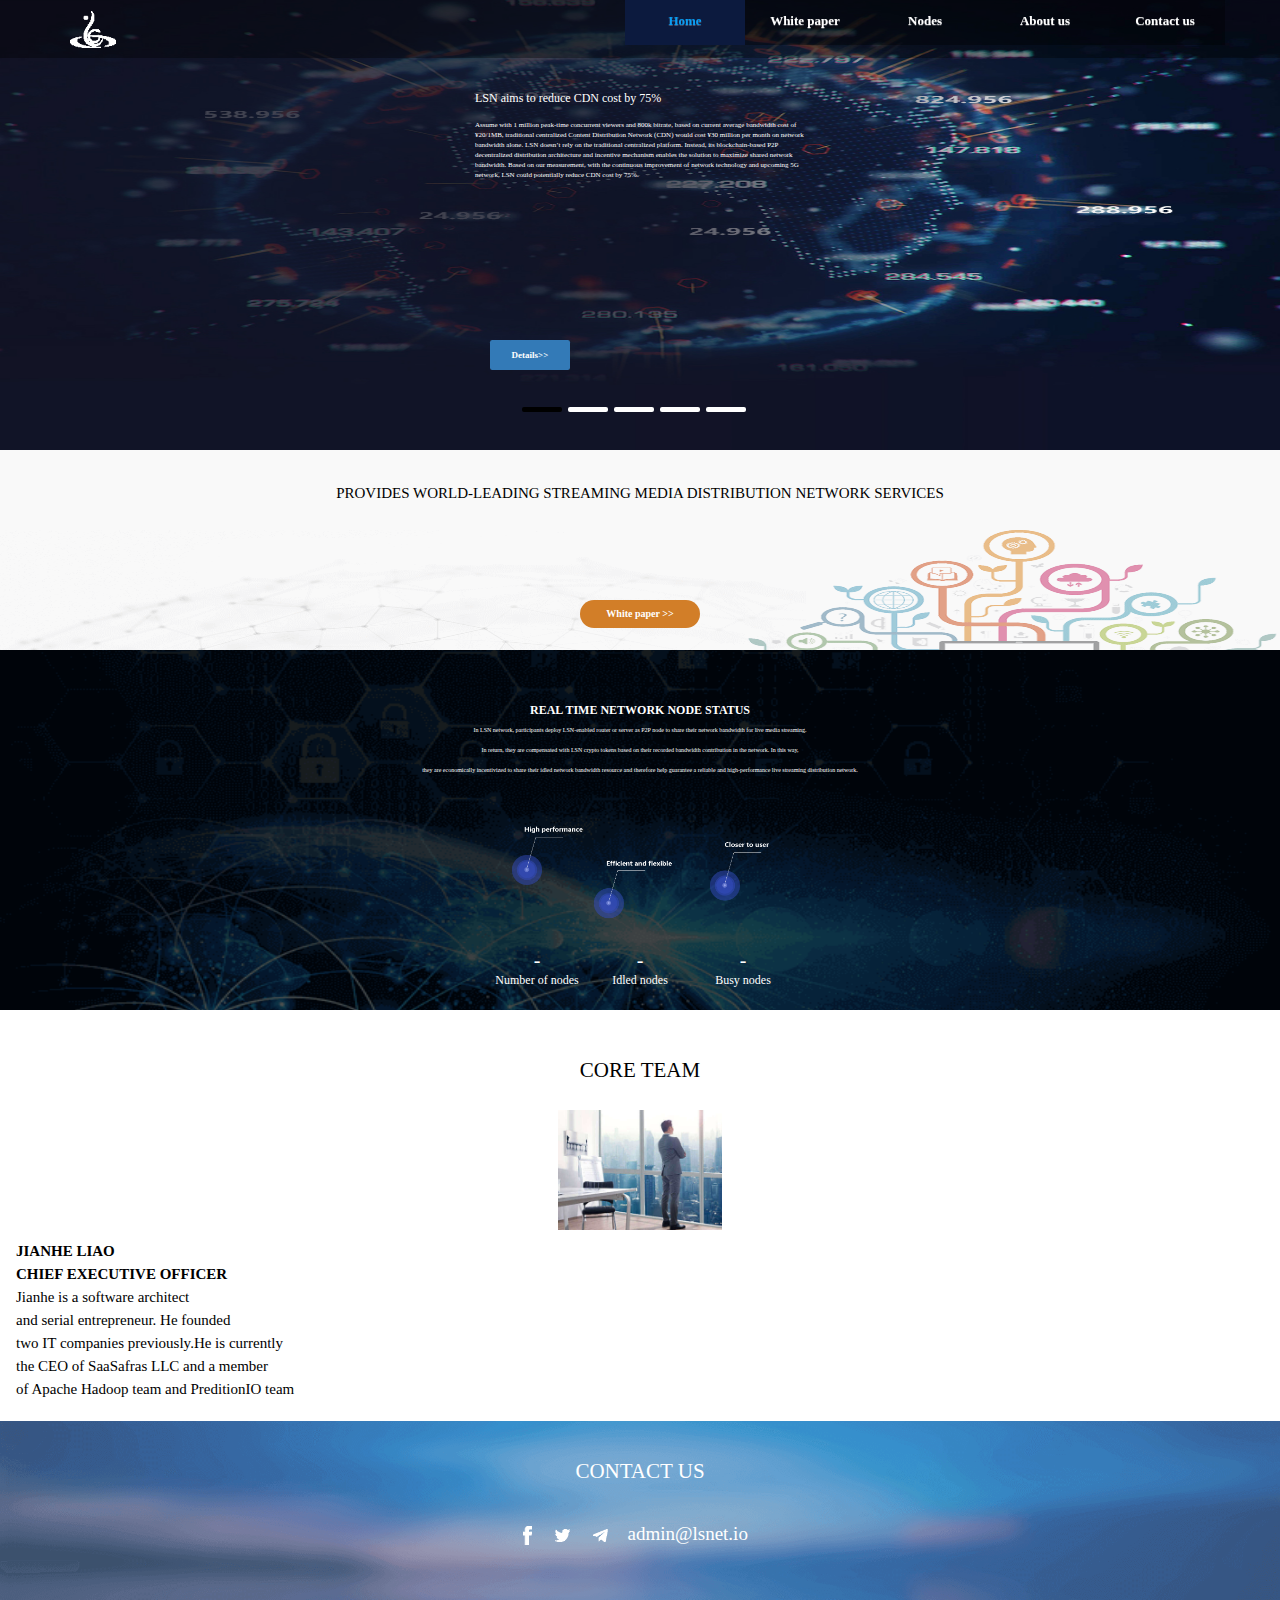
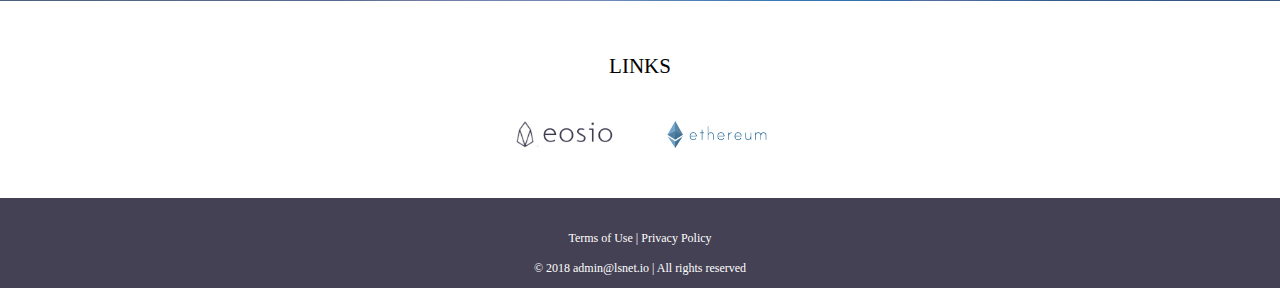
==== m/index.html @ 2fe997c8 "change style and words" ====
<!DOCTYPE html>
<html lang="en">
<head>
    <meta charset="utf-8">
    <meta http-equiv="X-UA-Compatible" content="IE=edge,chrome=1"/>
    <meta name="viewport" content="initial-scale=1, maximum-scale=3, minimum-scale=1, user-scalable=no">
    <title>Lsnet Official website</title>
    <!-- 最新版本的 Bootstrap 核心 CSS 文件 -->
    <link rel="stylesheet" href="css/bootstrap.min.3.3.7.css" integrity="sha384-BVYiiSIFeK1dGmJRAkycuHAHRg32OmUcww7on3RYdg4Va+PmSTsz/K68vbdEjh4u" crossorigin="anonymous">
    <!-- 可选的 Bootstrap 主题文件（一般不用引入） -->
    <link rel="stylesheet" href="css/bootstrap-theme.min.3.3.7.css" integrity="sha384-rHyoN1iRsVXV4nD0JutlnGaslCJuC7uwjduW9SVrLvRYooPp2bWYgmgJQIXwl/Sp" crossorigin="anonymous">
    <link href="css/style.css?v=20180611173566" rel="stylesheet" type="text/css">
    <!-- HTML5 shim 和 Respond.js 是为了让 IE8 支持 HTML5 元素和媒体查询（media queries）功能 -->
    <!-- 警告：通过 file:// 协议（就是直接将 html 页面拖拽到浏览器中）访问页面时 Respond.js 不起作用 -->
    <!--[if lt IE 9]>
    <script src="js/html5shiv.min.js"></script>
    <script src="js/respond.min.js"></script>
    <![endif]-->
</head>
<body>
<div class="container-01">
    <!-- Fixed navbar -->
    <nav class="navbar  navbar-transparent navbar-fixed-top main-menu" role="navigation">
        <div class="container">
            <div class="navbar-header">
                <button type="button" class="navbar-toggle collapsed" data-toggle="collapse" data-target="#navbar" aria-expanded="false" aria-controls="navbar">
                    <span class="sr-only">Toggle navigation</span>
                    <span class="icon-bar"></span>
                    <span class="icon-bar"></span>
                    <span class="icon-bar"></span>
                </button>
                <a class="navbar-brand" href="#"><img class="logo" id="logo" src="images/logo-new.png" alt="logo"></a>
            </div>
            <div id="navbar" class="navbar-collapse collapse">
                <ul class="nav navbar-nav navbar-right">
                    <li data-menuanchor="SLIDER" class="active">
                        <a href="#SLIDER">Home</a>
                    </li>
                    <li data-menuanchor="WHITEPAPER">
                        <a href="#WHITEPAPER">White paper</a>
                    </li>
                    <li data-menuanchor="NODES">
                        <a href="#NODES">Nodes</a>
                    </li>
                    <li data-menuanchor="ABOUT">
                        <a href="#ABOUT">About us</a>
                    </li>
                    <li data-menuanchor="CONTACT">
                        <a href="#CONTACT">Contact us</a>
                    </li>
                </ul>
            </div><!--/.nav-collapse -->
        </div>
    </nav>

    <section class="main-info" id="SLIDER">
        <div class="section">
            <div class="DB_tab25">
                <ul class="DB_bgSet">
                    <li class="banner"><img src="images/bj01.jpg"/></li>
                    <li class="banner"><img src="images/bj02.jpg"/></li>
                    <li class="banner"><img src="images/bj03.jpg?v=123"/></li>
                    <li class="banner"><img src="images/bj04.jpg"/></li>
                    <li class="banner"><img src="images/bj02.jpg"/></li>
                </ul>
                <ul class="DB_imgSet">
                    <li>
                        <span class="DB_1_1">LSN aims to reduce CDN cost by 75%</span>
                        <span class="DB_1_2">
                            Assume with 1 million peak-time concurrent viewers and 800k bitrate, based on current average bandwidth cost of ¥20/1MB,
                            traditional centralized Content Distribution Network (CDN) would cost ¥30 million per month on network bandwidth alone.
                            LSN doesn’t rely on the traditional centralized platform. Instead, its blockchain-based P2P decentralized distribution
                            architecture and incentive mechanism enables the solution to maximize shared network bandwidth. Based on our measurement,
                            with the continuous improvement of network technology and upcoming 5G network, LSN could potentially reduce CDN cost by 75%.
                        </span>
                        <span class="DB_1_3 label label-default col-lg-1 label-primary"><a href="pdf/LSN-Whitepaper-v1.0.pdf" target="_blank">Details>></a></span>
                    </li>
                    <li>
                        <span class="DB_2_1">LSN Streaming Mechanism</span>
                        <span class="DB_2_2">
                            Video source is pushed to Streaming Media Forwarders (SMF) and distributed by them in LSN network via tiered tree structure.
                            SMF is a software program developed by LSN team based Real Time Messaging Protocol (RTMP). User can deploy it on PC, server,
                            virtual machine, or even on router as a plugin (openWRT compatible).
                        </span>
                        <span class="DB_2_3 label label-default col-lg-1 label-primary"><a href="pdf/LSN-Whitepaper-v1.0.pdf" target="_blank">Details</a></span>
                    </li>
                    <li>
                        <span class="DB_3_1">Blockchain Technology in LSN</span>
                        <span class="DB_3_2">
                            LSN takes advantage of blockchain technology to achieve two accomplishments,
                            <p>1) decentralizing the SMF node-registry database for a disaster-resilient network; </p>
                            <p>2) leveraging smart contract for a trustless and transparent payment transaction system.</p>
                        </span>
                        <span class="DB_3_3 label label-default col-lg-1 label-primary"><a href="pdf/LSN-Whitepaper-v1.0.pdf" target="_blank">learn more>></a></span>
                    </li>
                    <li>
                        <span class="DB_4_1">LSN Open Platform APIs</span>
                        <span class="DB_4_2">
                           The following diagram illustrates the high-level API architecture of LSN open platform. LSN platform provides open APIs for broadcaster,
                            viewers, reward configuration, and payments.
                        </span>
                        <span class="DB_4_3 label label-default col-lg-1 label-primary"><a href="pdf/LSN-Whitepaper-v1.0.pdf" target="_blank">learn more>></a></span>
                    </li>
                    <li>
                        <!--<span class="DB_5_1">LSN Open Platform APIs</span>
                        <span class="DB_5_2">
                           The following diagram illustrates the high-level API architecture of LSN open platform. LSN platform provides open APIs for broadcaster,
                            viewers, reward configuration, and payments.
                        </span>-->
                        <span class="DB_5_3 label label-default col-lg-1 label-primary"><a href=" https://github.com/LSNGroup" target="_blank">View Github</a></span>
                    </li>
                </ul>
                <div class="DB_menuWrap">
                    <ul class="DB_menuSet">
                        <li><img src="images/btn_off.png" alt="" /></li>
                        <li><img src="images/btn_off.png" alt="" /></li>
                        <li><img src="images/btn_off.png" alt="" /></li>
                        <li><img src="images/btn_off.png" alt="" /></li>
                        <li><img src="images/btn_off.png" alt="" /></li>
                    </ul>
                </div>
            </div>


            <div class="qianwang" id="WHITEPAPER">
                <div class="qianwang-bj">
                    <p class="qianwang-title">PROVIDES WORLD-LEADING STREAMING MEDIA DISTRIBUTION NETWORK SERVICES</p>
                    <span class="label qianwang_btn"><a href="pdf/LSN-Whitepaper-v1.0.pdf" target="_blank">White paper >> </a></span>
                </div>
            </div>

            <div class="node_bj" id="NODES">
                <div class="node_img_bj">
                <span class="node_title">
                    <p class="fonts_30">REAL TIME NETWORK NODE STATUS</p>
                    <p class="title_content">In LSN network, participants deploy LSN-enabled router or server as P2P node to share their network bandwidth for live media streaming.
                    <p class="title_content">In return, they are compensated with LSN crypto tokens based on their recorded bandwidth contribution in the network. In this way, </p>
                    <p class="title_content">they are economically incentivized to share their idled network bandwidth resource and therefore help guarantee a reliable and high-performance live streaming distribution network.</p>
                </span>
                    <div class="show-node-info">
                        <img src="images/words3.png?v=6" class="words3"/>
                        <div class="node_num_all">
                            <span class="node_num">
                                <p class="fonts_30 timer" id="number-nodes" data-to="500" data-speed="1500"> - </p>
                                <p>Number of nodes</p>
                            </span>
                                <span class="node_num">
                                <p class="fonts_30 timer" id="free-quantity" data-to="200" data-speed="1500"> - </p>
                                <p>Idled nodes </p>
                            </span>
                                <span class="node_num">
                                <p class="fonts_30 timer" id="busy-quantity" data-to="300" data-speed="1500"> - </p>
                                <p>Busy nodes</p>
                            </span>
                        </div>
                    </div>
                </div>
            </div>

            <div class="about-us" id="ABOUT">
                <span class="about-us-title">
                    <p class="fonts_30">CORE TEAM</p>
                </span>
                <div class="about-us-content">
                    <img src="images/about.png"/>
                    <span class="about-us-word">
                        <p class="fonts_wight"> JIANHE LIAO </p>
                        <p class="fonts_wight"> CHIEF EXECUTIVE OFFICER </p>
                        <p>Jianhe is a software architect</p>
                        <p>and serial entrepreneur. He founded</p>
                        <p>two IT companies previously.He is currently</p>
                        <p>the CEO of SaaSafras LLC and a member</p>
                        <p>of Apache Hadoop team and PreditionIO team</p>
                    </span>
                </div>
            </div>

            <div class="contact-us" id="CONTACT">
                <span class="contact-us-title">
                    <p class="fonts_30">CONTACT US</p>
                </span>
                <span class="mtp">
                    <a href="#"><img src="images/facebooks.png" class="facebook"/></a>
                    <a href="#"><img src="images/Twitter.png"/></a>
                    <a href="#"><img src="images/aircraft.png"/></a>
                    <a href="#">
                        <span>admin@lsnet.io</span>
                    </a>
                </span>
            </div>

            <div class="friendly_link">
                <p>LINKS</p>
                <ul>
                    <li><img src="images/link/eosio.png"/></li>
                    <li><img src="images/link/ethereum.png"/></li>
                </ul>
            </div>

            <div class="main-bottom">
                <p class="">Terms of Use | Privacy Policy</p>
                <p class="">© 2018 admin@lsnet.io | All rights reserved</p>
            </div>

        </div>
    </section>

</div>
<!-- Main Slider End -->
<!--loading JS-->
<!-- jQuery (Bootstrap 的所有 JavaScript 插件都依赖 jQuery，所以必须放在前边) -->
<script src="js/jquery.min.js"></script>
<!-- 加载 Bootstrap 的所有 JavaScript 插件。你也可以根据需要只加载单个插件。 -->
<!-- 最新的 Bootstrap 核心 JavaScript 文件 -->
<script src="js/bootstrap.min.3.3.7.js" integrity="sha384-Tc5IQib027qvyjSMfHjOMaLkfuWVxZxUPnCJA7l2mCWNIpG9mGCD8wGNIcPD7Txa" crossorigin="anonymous"></script>
<script type="text/javascript" src="js/jquery.DB_tabMotionBanner.min.js"></script>
<script type="text/javascript" src="js/jquery.nav.js"></script>
<script type="text/javascript" src="js/init.js?v=201805261826"></script>
</body>
</html>
---- m/css/style.css ----
@charset "utf-8";
*{margin: 0px;padding: 0px;font-family:"微软雅黑";}
body{font-size: 12px;overflow-x:hidden;}
table,td,tr,ul,ol,li,dl,dd,dt,p,input,form,em,p,img,h1,h2,h3,h4,h5{margin:0px;padding:0px;}
h1{color:#232323;}
div,dl,dt,dd,ul,ol,li,h1,h2,h3,h4,h5,h6,pre,code,form,fieldset,legend,input,button,textarea,blockquote,p,span{font-size:12px;}
p{color:#686868;}
ul{list-style:none;}
.cursor{cursor:pointer;}
.clear{font-size:0;line-height:0;height:0;clear:both;visibility:hidden;overflow:hidden}
.clearfix:after{content:".";display:block;height:0;clear:both;visibility:hidden;}
.l{float:left;}
.r{float:right;}
.tl{text-align:left;}
.tc{text-align:center;}
.tr{text-align:right;}
img {border:0;}
a{text-decoration:none;color:#686868;}
a:hover{text-decoration:none;color:#f3782a;}
/*top导航*/
@media (min-width: 768px){ /*//>=768的设备 */}
@media (min-width: 992px){/* //>=992的设备*/ }
@media (min-width: 1200px){/* //>=1200的设备*/ }
@media (min-width: 1200px){/* //>=1200的设备*/ }
@media (min-width: 992px){ /*//>=992的设备 */}
@media (min-width: 768px){ /*//>=768的设备 */}
@media (max-width: 1199px){/* //<=1199的设备*/ }
@media (max-width: 991px){ /*//<=991的设备*/ }
@media (max-width: 767px){ /*//<=768的设备*/ }

.navbar-transparent{
    -webkit-transition: all .35s!important;
    -moz-transition: all .35s;
    -ms-transition: all .35s;
    -o-transition: all .35s;
    transition: all .35s;
    -webkit-backface-visibility: hidden;
    background-color: transparent;
    /*必须将背景色设为透明，否则无效。（除非对于要设置的元素本身已经是透明的，如：span元素等）*/
    background-color: rgba(0,0,0,0.35)!important;
    filter: progid:DXImageTransform.Microsoft.Gradient(startColorstr=#40000000,endColorstr=#40000000);
}

.icon-bar{
    background-color: #FFFFFF;
}

.main-menu{
    border: 0 none;
    border-radius: 0;
    position: fixed;
    width:  100%;
    height: 58px!important;
    padding: 5px 0 0px 0px;
    margin-bottom: 0;
    z-index: 10;
}


header.page-header .main-menu{position: relative; }
.navbar-brand img {margin-top: -9px; max-width: 160px;max-height: 37px;}

.main-menu .navbar-nav{float: right;}
.main-menu .navbar-nav li{
    width: 120px;
    height: 60px;
    top: -20px;
    position:relative ;
    background-color: #9d9d9d;
    background-color: rgba(0,0,0,0.35);
}
.main-menu .navbar-nav li a{
    line-height: 60px;
    text-align: center;
    font-size: 13px;
    font-weight: 700;
    color: #FFFFFF;
    padding-top: 6px;
    padding-bottom: 0;
    -webkit-transition: all .3s;
    -moz-transition: all .3s;
    -ms-transition: all .3s;
    -o-transition: all .3s;
    transition: all .3s;
}
.main-menu .navbar-nav li a:hover,
.main-menu .navbar-nav li.active a{
    color: #089EF5;
    width: 120px;
    height: 60px;
    background: #0C1A3E;

}
.main-menu .navbar-nav li a:focus{
    background-color: transparent;
}

.main-menu.minified{
    background-color: #000;
    padding: 0;
    position: fixed;
    filter:alpha(opacity=80);
    -moz-opacity:0.80;
    opacity:0.80;
}


header.page-header .main-menu.minified{ position: fixed; }
.main-info{ height: 100%; }
.inner{position:relative;width:100%;height: 500px;top:0;margin:0 auto;}
.section .img1{width: 100%;height: 100%}
.img1-info{ max-width: 100%;margin-top: -250px;}
.top_title,.top_title_info1,.top_title_info2,.top_title_info3{margin-left:6%;  }
.top_title{
    color: #FFFFFF;
    font-size: 30px;
    font-weight:bold;
    margin-top: -70px;
}
.top_title_info1,.top_title_info2{
    color: #FFFFFF;
    font-size: 15px;
}
.top_title_info1{
    margin-top: 25px;
}
.top_title_info2{
    margin-top: 5px;
}
.top_title_info3{
    margin-top: 20px;
    height: 30px;
    line-height: 26px;
}
.top_title_info3 a{
    color: #FFFFFF;
    font-size: 10px;
}
.top_title_info3 a:hover{
    color: #F3782A;
}

/* banner images */
.DB_tab25 {width:100%;height:450px;position:relative;overflow:hidden;cursor:pointer;}
.DB_tab25 .DB_bgSet{position:relative;}
.DB_tab25 .DB_bgSet li{position:absolute;width:100%;mix-height:450px;display:none;}
.DB_bgSet .banner{width: 100%;}
.DB_bgSet .banner img{width: 100%;height: 450px;}
.DB_tab25 .DB_imgSet{position:absolute;width:100%;left:50%;margin-left:-160px;}
.DB_tab25 .DB_imgSet .DB_1_1{position:absolute;left:-5px;top:90px; font-size: 12px;  color: #FFFFFF;  width: 60px; width: 330px;}
.DB_tab25 .DB_imgSet .DB_1_2{position:absolute;left:-5px;top:120px; font-size: 7px;  width: 330px; color: #FFFFFF;}
.DB_tab25 .DB_imgSet .DB_1_3{position:absolute;left:10px;top:340px; height: 30px; width: 80px; line-height: 26px; }
.DB_tab25 .DB_imgSet .DB_1_3 a{color: #FFFFFF;}

.DB_tab25 .DB_imgSet .DB_2_1{position:absolute;left:-5px;top:150px;  font-size: 13px;  color: #FFFFFF;  width: 330px; }
.DB_tab25 .DB_imgSet .DB_2_2{position:absolute;left:-5px;top:180px; font-size: 8px; width: 330px;color: #FFFFFF;}
.DB_tab25 .DB_imgSet .DB_2_3{position:absolute;left:10px;top:340px; height: 30px; width: 100px; line-height: 26px; }
.DB_tab25 .DB_imgSet .DB_2_3 a{color: #FFFFFF;}

.DB_tab25 .DB_imgSet .DB_3_1{position:absolute;left:-5px;top:120px;  font-size: 13px;  color: #FFFFFF;  width: 330px; }
.DB_tab25 .DB_imgSet .DB_3_2{position:absolute;left:-5px;top:160px; font-size: 7px; width: 330px;color: #FFFFFF;}
.DB_tab25 .DB_imgSet .DB_3_2 p{width: 330px;color: #FFFFFF;line-height: 21px;font-size: 7px; }
.DB_tab25 .DB_imgSet .DB_3_3{position:absolute;left:10px;top:340px; height: 30px; width: 100px; line-height: 26px; }
.DB_tab25 .DB_imgSet .DB_3_3 a{color: #FFFFFF;}

.DB_tab25 .DB_imgSet .DB_4_1{position:absolute;left:-5px;top:150px;  font-size: 13px;  color: #FFFFFF;  width: 330px; }
.DB_tab25 .DB_imgSet .DB_4_2{position:absolute;left:-5px;top:180px; font-size: 7px; width: 330px;color: #FFFFFF;}
.DB_tab25 .DB_imgSet .DB_4_3{position:absolute;left:10px;top:340px; height: 30px; width: 100px; line-height: 26px; }
.DB_tab25 .DB_imgSet .DB_4_3 a{color: #FFFFFF;}

.DB_tab25 .DB_imgSet .DB_5_1{position:absolute;left:-5px;top:150px;  font-size: 13px;  color: #FFFFFF;  width: 330px; }
.DB_tab25 .DB_imgSet .DB_5_2{position:absolute;left:-5px;top:180px; font-size: 7px; width: 330px;color: #FFFFFF;}
.DB_tab25 .DB_imgSet .DB_5_3{position:absolute;left:10px;top:340px; height: 30px; width: 100px; line-height: 26px; }
.DB_tab25 .DB_imgSet .DB_5_3 a{color: #FFFFFF;}

.DB_tab25 .DB_menuWrap{position:absolute;width:988px;left:50%;margin-left:-500px;}
.DB_tab25 .DB_menuWrap .DB_menuSet{position:absolute;width:100%;top:400px;text-align:center;font-size:0;}
.DB_tab25 .DB_menuWrap .DB_menuSet li{cursor:pointer;margin:0 3px;display:inline}
.DB_tab25 .DB_menuWrap .DB_menuSet li img{width:40px; height: 5px;border-radius:2px;}
.DB_tab25 .DB_prev{position:absolute;left:0px;top:220px;cursor:pointer;display:none}
.DB_tab25 .DB_next{position:absolute;right:0px;top:220px;cursor:pointer;display:none}

.qianwang{width: 100%;height: 200px; background: #F9F9F9;position:relative;}
.qianwang-bj{
    width: 100%;
    height: 120px;
    background:url(../images/qianwang_bj.png?v=20180513);
    background-size:100% 120px;
    background-repeat:no-repeat;
    background-position:center;
    position:absolute;
    bottom: 0px;
}
.qianwang-title{
    width: 100%;
    font-size: 15px;
    line-height: 27px;
    color: #000;
    text-align:center;
    margin: 0 auto;
    margin-top: -50px;
}
.qianwang_btn{
    color: #FFFFFF;
    position: absolute;
    display:inline-block;
    text-align: center;
    top:70px;
    width: 120px;
    height: 28px;
    line-height: 23px;
    background: #D27E28;
    border-radius: 40px 40px 40px 40px;
    left: 50%;
    margin-left: -60px;
}
.qianwang_btn a{
    color: #FFFFFF;
    font-size: 10px;
}
.qianwang_btn a:hover{
    color: #000000;
}

.img-info{
    margin-left: 180px;
    margin-top: 30px;
    margin-bottom: 70px;
}

.node_bj{
    width: 100%;
    height: 100%;
    background:#000000;
    position:relative;
}
.node_bj .node_img_bj{
    width: 100%;
    height: 100%;
    background:url(../images/nodes_bj.png);
    background-size:100% 700px;
    background-repeat:no-repeat;
    background-position:center;
    text-align: center;
    margin:0 auto;
}
.node_bj .show-node-info{
    width: 100%;
    height: 230px;
    position: relative;
    margin:0 auto;
}
.node_bj .words3{
    height: 130px;
    margin-top: 40px;
}
.node_bj .node_title{
    padding-top:50px;
    text-align: center;
    display:block;
}

.node_bj .node_img_bj .show-node-info .node_num_all{
    margin: 0 auto;
    width: 100%;
}
.node_bj .node_img_bj .show-node-info .node_num{
    font-size: 13px;
    line-height: 20px;
    width: 100px;
    margin: 0px 0px 0px 0px;
    text-align: center;
    display:inline-block;
}
.node_bj .node_img_bj .show-node-info .node_num p{
    color: #FFFFFF;
}

.node_bj .node_img_bj .show-node-info .node_num .fonts_30{
    font-size: 20px;
}
.node_title p{
    color: #FFFFFF;
    text-align: center;
    line-height: 20px;
    margin:0 auto;
    width: 95%;
}
.node_title .title_content{
    font-size: 6px!important;
}
.node_title .fonts_30{
    font-size: 12px;
    font-weight: 900;
}

.about-us{
    width: 100%;
    height: 100%;
    position:relative;
    top:30px;
    display:block;clear:both;
}
.about-us .about-us-title{
    text-align: center;
    line-height: 40px;
    padding-top: 10px;
    display:block;clear:both;
}
.about-us .about-us-title .fonts_30{
    font-size: 21px;
    color: #000;
}
.about-us .about-us-title p{
    font-size: 15px;
    color: #000;
}

.about-us .about-us-content{
    width: 100%;
    height: 100%;
    overflow: hidden;
    margin: 0 auto;
    padding-top: 20px;
    margin-bottom: 50px;
}
.about-us .about-us-content .fonts_wight{
    font-size: 15px;
    font-weight: 900;
}
.about-us .about-us-content img{
    height: 120px;
    margin: 0 auto;
    display: block;
}
.about-us .about-us-content .about-us-word{
    float: left; margin-left: 16px;
    margin-top: 10px;
    /*width: 50%;
    float: right;*/
}
.about-us .about-us-content .about-us-word p{
    color: #000;font-size: 15px; line-height: 23px;
    text-align: left;
}


.contact-us{
    height: 180px;
    background:url(../images/contact-us.png);
    background-size:100% 100%;
    background-repeat:no-repeat;
    position:relative;
    display:block;clear:both;
    text-align: center;
}
.contact-us .contact-us-title{
    text-align: center;
    line-height: 40px;
    padding-top: 30px;
    display:block;clear:both;
}
.contact-us .contact-us-title .fonts_30{
    font-size: 21px;
    color: #FFFFFF;
}
.contact-us .contact-us-title p{
    font-size: 15px;
    color: #000;
}

.contact-us .mtp{
    margin-left: -170px;
    text-align: center;
}
.contact-us .mtp a{
    margin-top: 80px;
    height: 100px;
}
.contact-us .mtp a span{
    color: #FFFFFF;
    margin-top: 10px;
    font-size: 19px;
    height: 100px;
    line-height: 65px;
    position: absolute;
    margin-left: 20px;
}
.contact-us .mtp .facebook{
    width: 9px;
}
.contact-us .mtp a img{
    width: 15px;
    margin-left: 20px;
    margin-top:35px;
}
.main-bottom{
    background: #444154;
    width: 100%;
    height: 90px;
    text-align: center;
    line-height: 115px;
    padding-top: 25px;
}
.main-bottom p{
    text-align: center;
    color: #FFFFFF;
    line-height: 30px;
}


/* LINKS*/
.friendly_link{
    position:relative;
    top:50px;
    text-align: center;
    margin-bottom: 100px;
}
.friendly_link p{
    color:#000000;
    font-size: 21px;
}

.friendly_link ul{
    margin-top: 20px;
    width: 100%;
    margin-left: -55px;
}
.friendly_link ul li{
    margin:20px 0px 0px 80px;
    width: 70px;
    display: inline-block;
}
.friendly_link ul li img{
    width: 100px;height: 27px;
}


/*SAMPLE*/
.content{
    width:1090px;
    height: 428px;
    margin:20px auto;
    /*border: 1px solid #ccc;*/
    padding: 25px 25px 15px 60px;
}
.content .con{
    width: 297px;
    height: 198px;
    float: left;
    margin-right: 35px;
    margin-bottom: 15px;
    position: relative;
    cursor: pointer;
}
.content .con img{
    width:297px;
    height: 198px;
}
.content .con .txt{
    position: absolute;
    left: 0;
    bottom: 0;
    width: 100%;
    height: 45px;
    line-height: 45px;
    text-align: center;
    color: #fff;
    background: rgba(0,0,0,0.6);
}
.content .con .txt h3{
    font-weight: normal;
    line-height: 45px;
    font-size: 15px;
}
.content .con .txt p{
    font-size: 14px;
    display: none;
    color: #FFFFFF;
    line-height: 20px;
    -webkit-margin-before: 1em;
    -webkit-margin-after: 1em;
    -webkit-margin-start: 0px;
    -webkit-margin-end: 0px;
    -moz-margin-before: 1em;
    -moz-margin-after: 1em;
    -moz-margin-start: 0px;
    -moz-margin-end: 0px;
}
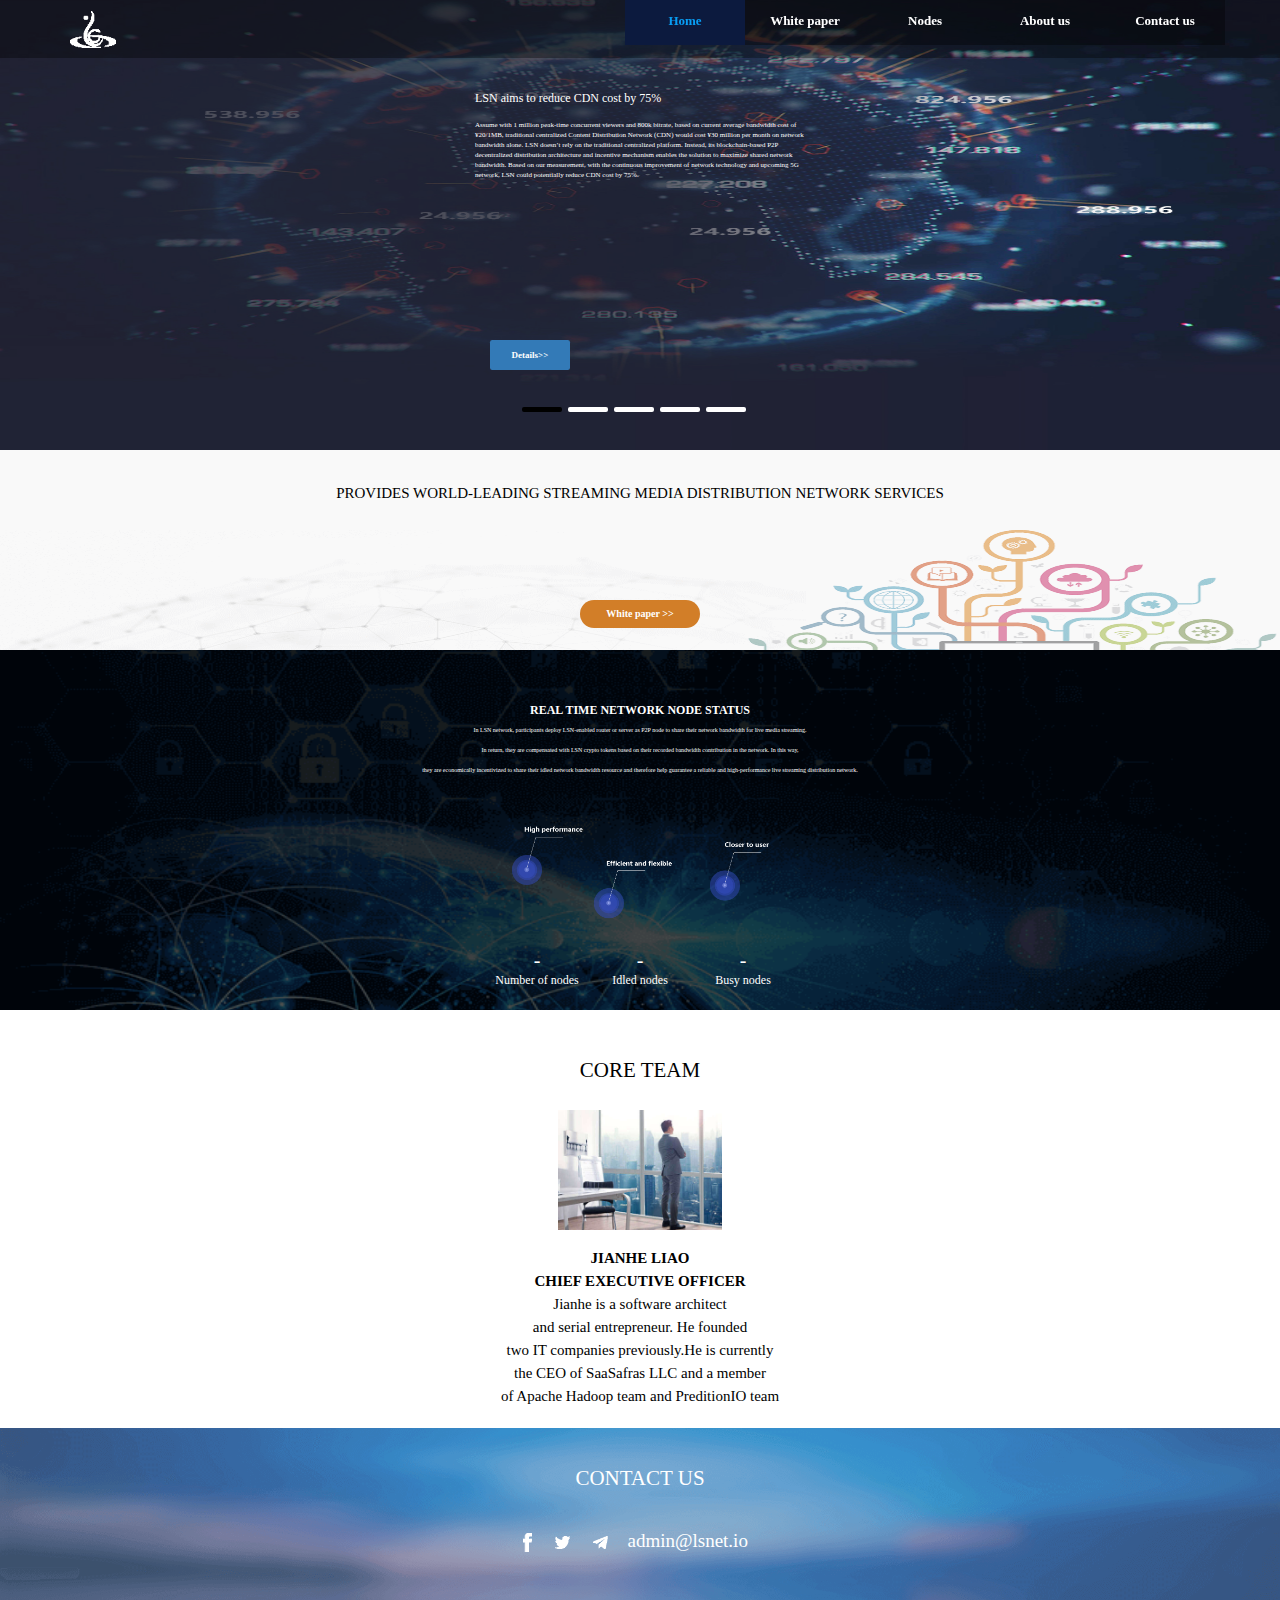
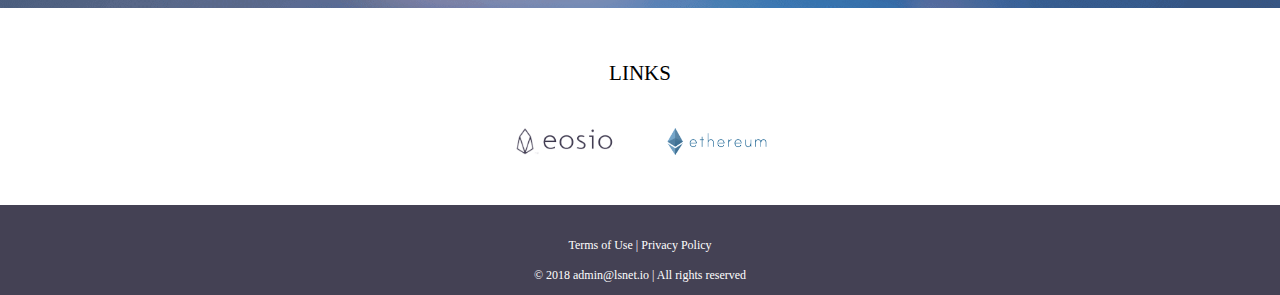
==== commit c24b8578: "Modify website banner style, mobile version style, add automatic identification device and jump mobi" ====
--- a/m/index.html
+++ b/m/index.html
@@ -5,17 +5,14 @@
     <meta http-equiv="X-UA-Compatible" content="IE=edge,chrome=1"/>
     <meta name="viewport" content="initial-scale=1, maximum-scale=3, minimum-scale=1, user-scalable=no">
     <title>Lsnet Official website</title>
-    <!-- 最新版本的 Bootstrap 核心 CSS 文件 -->
     <link rel="stylesheet" href="css/bootstrap.min.3.3.7.css" integrity="sha384-BVYiiSIFeK1dGmJRAkycuHAHRg32OmUcww7on3RYdg4Va+PmSTsz/K68vbdEjh4u" crossorigin="anonymous">
-    <!-- 可选的 Bootstrap 主题文件（一般不用引入） -->
-    <link rel="stylesheet" href="css/bootstrap-theme.min.3.3.7.css" integrity="sha384-rHyoN1iRsVXV4nD0JutlnGaslCJuC7uwjduW9SVrLvRYooPp2bWYgmgJQIXwl/Sp" crossorigin="anonymous">
-    <link href="css/style.css?v=20180611173566" rel="stylesheet" type="text/css">
-    <!-- HTML5 shim 和 Respond.js 是为了让 IE8 支持 HTML5 元素和媒体查询（media queries）功能 -->
-    <!-- 警告：通过 file:// 协议（就是直接将 html 页面拖拽到浏览器中）访问页面时 Respond.js 不起作用 -->
+    <link href="css/style.css?v=201806121600" rel="stylesheet" type="text/css">
     <!--[if lt IE 9]>
     <script src="js/html5shiv.min.js"></script>
     <script src="js/respond.min.js"></script>
     <![endif]-->
+    <!--Statistics-->
+    <script type="text/javascript" src="js/baidu-statistics.js"></script>
 </head>
 <body>
 <div class="container-01">
@@ -208,10 +205,7 @@
 </div>
 <!-- Main Slider End -->
 <!--loading JS-->
-<!-- jQuery (Bootstrap 的所有 JavaScript 插件都依赖 jQuery，所以必须放在前边) -->
 <script src="js/jquery.min.js"></script>
-<!-- 加载 Bootstrap 的所有 JavaScript 插件。你也可以根据需要只加载单个插件。 -->
-<!-- 最新的 Bootstrap 核心 JavaScript 文件 -->
 <script src="js/bootstrap.min.3.3.7.js" integrity="sha384-Tc5IQib027qvyjSMfHjOMaLkfuWVxZxUPnCJA7l2mCWNIpG9mGCD8wGNIcPD7Txa" crossorigin="anonymous"></script>
 <script type="text/javascript" src="js/jquery.DB_tabMotionBanner.min.js"></script>
 <script type="text/javascript" src="js/jquery.nav.js"></script>
--- a/m/css/style.css
+++ b/m/css/style.css
@@ -170,7 +170,7 @@
 
 .DB_tab25 .DB_imgSet .DB_5_1{position:absolute;left:-5px;top:150px;  font-size: 13px;  color: #FFFFFF;  width: 330px; }
 .DB_tab25 .DB_imgSet .DB_5_2{position:absolute;left:-5px;top:180px; font-size: 7px; width: 330px;color: #FFFFFF;}
-.DB_tab25 .DB_imgSet .DB_5_3{position:absolute;left:10px;top:340px; height: 30px; width: 100px; line-height: 26px; }
+.DB_tab25 .DB_imgSet .DB_5_3{position:absolute;top:340px; height: 30px; width: 100px; line-height: 26px; margin-left: 110px;}
 .DB_tab25 .DB_imgSet .DB_5_3 a{color: #FFFFFF;}
 
 .DB_tab25 .DB_menuWrap{position:absolute;width:988px;left:50%;margin-left:-500px;}
@@ -334,14 +334,15 @@
     display: block;
 }
 .about-us .about-us-content .about-us-word{
-    float: left; margin-left: 16px;
+    margin-left: 16px;
     margin-top: 10px;
     /*width: 50%;
     float: right;*/
+    text-align: center;
 }
 .about-us .about-us-content .about-us-word p{
     color: #000;font-size: 15px; line-height: 23px;
-    text-align: left;
+    text-align: center;
 }
 
 
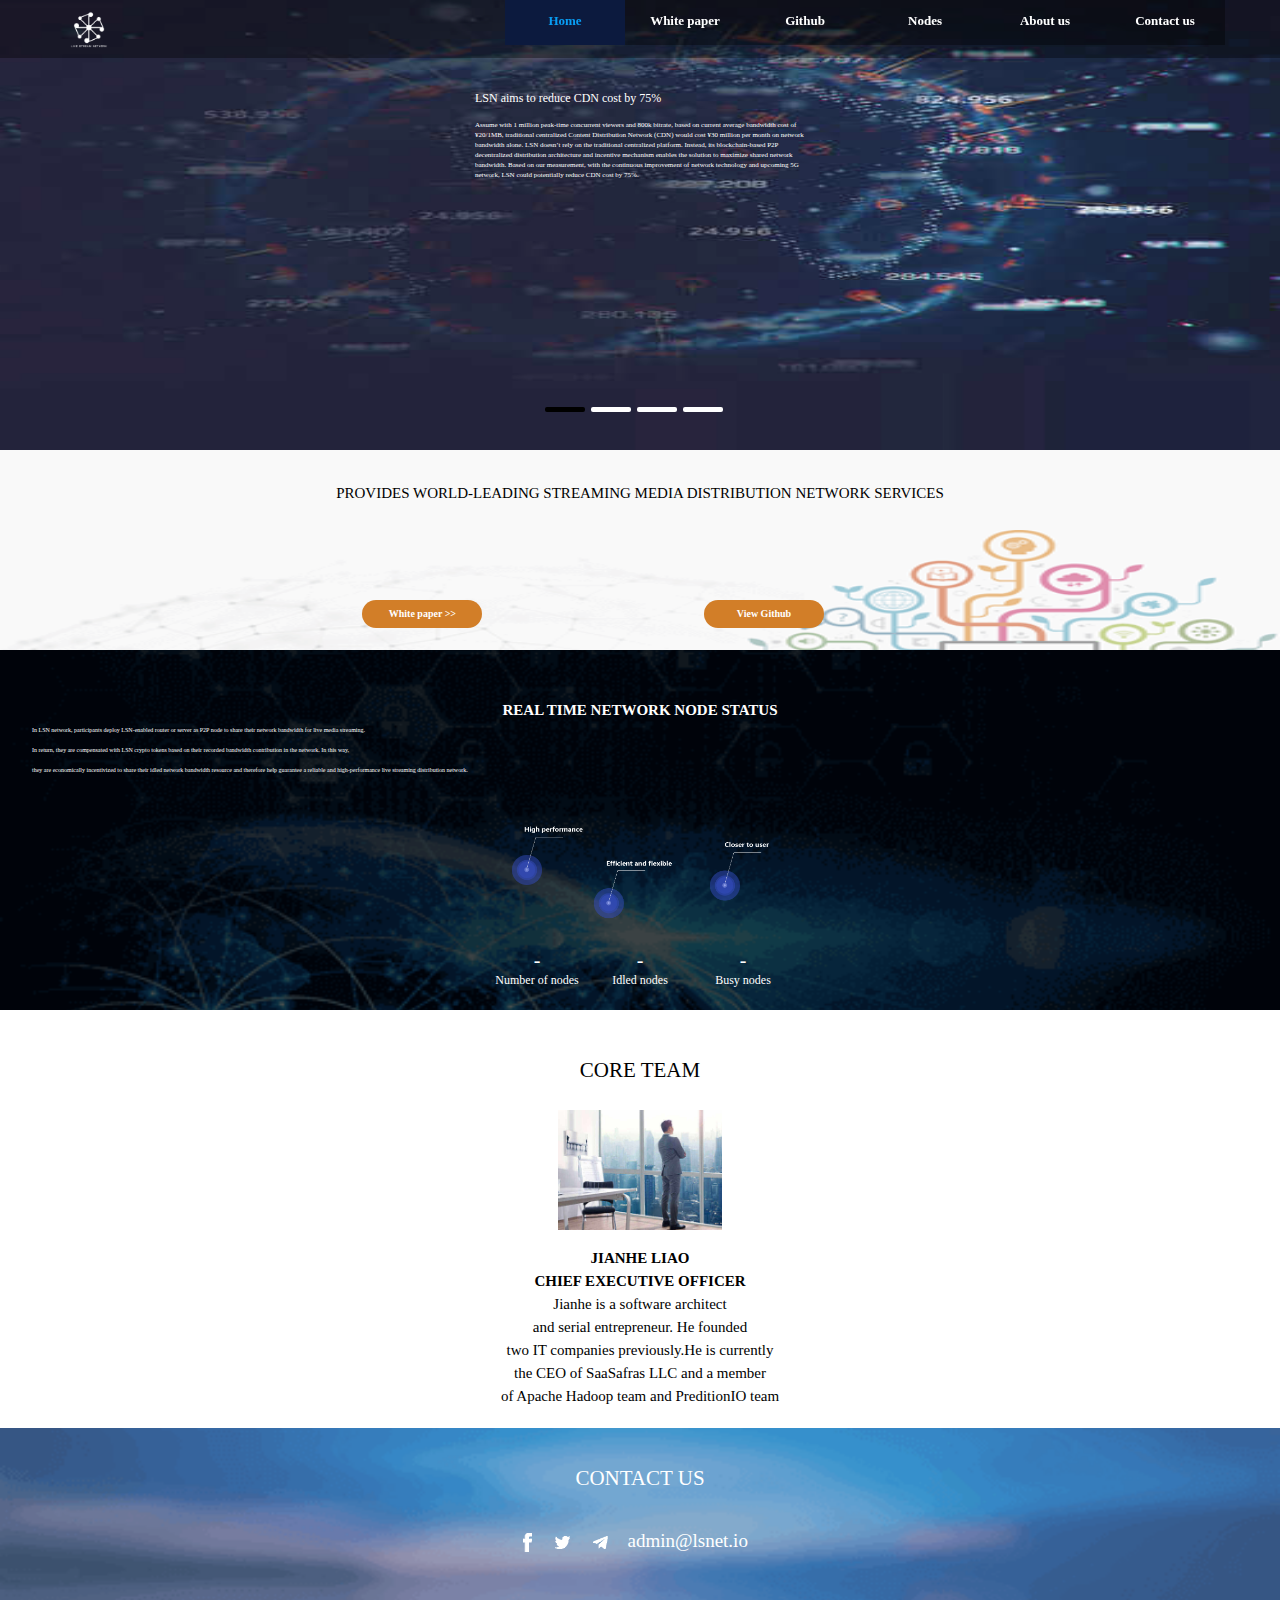
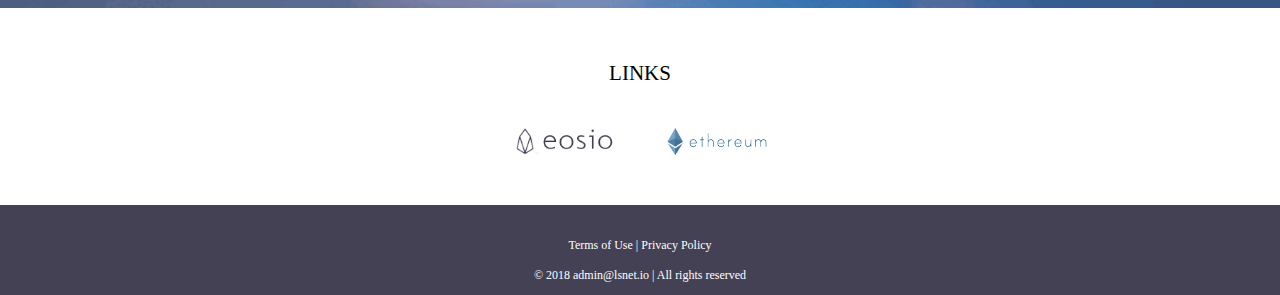
==== commit a403b6b5: "add new logo and change style" ====
--- a/m/index.html
+++ b/m/index.html
@@ -6,7 +6,7 @@
     <meta name="viewport" content="initial-scale=1, maximum-scale=3, minimum-scale=1, user-scalable=no">
     <title>Lsnet Official website</title>
     <link rel="stylesheet" href="css/bootstrap.min.3.3.7.css" integrity="sha384-BVYiiSIFeK1dGmJRAkycuHAHRg32OmUcww7on3RYdg4Va+PmSTsz/K68vbdEjh4u" crossorigin="anonymous">
-    <link href="css/style.css?v=201806121600" rel="stylesheet" type="text/css">
+    <link href="css/style.css?v=2018062213076686" rel="stylesheet" type="text/css">
     <!--[if lt IE 9]>
     <script src="js/html5shiv.min.js"></script>
     <script src="js/respond.min.js"></script>
@@ -26,7 +26,7 @@
                     <span class="icon-bar"></span>
                     <span class="icon-bar"></span>
                 </button>
-                <a class="navbar-brand" href="#"><img class="logo" id="logo" src="images/logo-new.png" alt="logo"></a>
+                <a class="navbar-brand" href="#"><img class="logo" src="images/logo-new.png?v=20180622" alt="lsnet"></a>
             </div>
             <div id="navbar" class="navbar-collapse collapse">
                 <ul class="nav navbar-nav navbar-right">
@@ -36,6 +36,9 @@
                     <li data-menuanchor="WHITEPAPER">
                         <a href="#WHITEPAPER">White paper</a>
                     </li>
+                    <li data-menuanchor="GITHUB">
+                        <a href="#GITHUB">Github</a>
+                    </li>
                     <li data-menuanchor="NODES">
                         <a href="#NODES">Nodes</a>
                     </li>
@@ -54,11 +57,10 @@
         <div class="section">
             <div class="DB_tab25">
                 <ul class="DB_bgSet">
-                    <li class="banner"><img src="images/bj01.jpg"/></li>
-                    <li class="banner"><img src="images/bj02.jpg"/></li>
-                    <li class="banner"><img src="images/bj03.jpg?v=123"/></li>
-                    <li class="banner"><img src="images/bj04.jpg"/></li>
-                    <li class="banner"><img src="images/bj02.jpg"/></li>
+                    <li class="banner"><img src="images/bj01.jpg?v=20180622"/></li>
+                    <li class="banner"><img src="images/bj02.jpg?v=20180622"/></li>
+                    <li class="banner"><img src="images/bj03.jpg?v=20180622"/></li>
+                    <li class="banner"><img src="images/bj04.jpg?v=20180622"/></li>
                 </ul>
                 <ul class="DB_imgSet">
                     <li>
@@ -70,7 +72,7 @@
                             architecture and incentive mechanism enables the solution to maximize shared network bandwidth. Based on our measurement,
                             with the continuous improvement of network technology and upcoming 5G network, LSN could potentially reduce CDN cost by 75%.
                         </span>
-                        <span class="DB_1_3 label label-default col-lg-1 label-primary"><a href="pdf/LSN-Whitepaper-v1.0.pdf" target="_blank">Details>></a></span>
+                        <!--<span class="DB_1_3 label label-default col-lg-1 label-primary"><a href="pdf/LSN-Whitepaper-v1.0.pdf" target="_blank">Details>></a></span>-->
                     </li>
                     <li>
                         <span class="DB_2_1">LSN Streaming Mechanism</span>
@@ -79,7 +81,7 @@
                             SMF is a software program developed by LSN team based Real Time Messaging Protocol (RTMP). User can deploy it on PC, server,
                             virtual machine, or even on router as a plugin (openWRT compatible).
                         </span>
-                        <span class="DB_2_3 label label-default col-lg-1 label-primary"><a href="pdf/LSN-Whitepaper-v1.0.pdf" target="_blank">Details</a></span>
+                        <!--<span class="DB_2_3 label label-default col-lg-1 label-primary"><a href="pdf/LSN-Whitepaper-v1.0.pdf" target="_blank">Details</a></span>-->
                     </li>
                     <li>
                         <span class="DB_3_1">Blockchain Technology in LSN</span>
@@ -98,14 +100,6 @@
                         </span>
                         <span class="DB_4_3 label label-default col-lg-1 label-primary"><a href="pdf/LSN-Whitepaper-v1.0.pdf" target="_blank">learn more>></a></span>
                     </li>
-                    <li>
-                        <!--<span class="DB_5_1">LSN Open Platform APIs</span>
-                        <span class="DB_5_2">
-                           The following diagram illustrates the high-level API architecture of LSN open platform. LSN platform provides open APIs for broadcaster,
-                            viewers, reward configuration, and payments.
-                        </span>-->
-                        <span class="DB_5_3 label label-default col-lg-1 label-primary"><a href=" https://github.com/LSNGroup" target="_blank">View Github</a></span>
-                    </li>
                 </ul>
                 <div class="DB_menuWrap">
                     <ul class="DB_menuSet">
@@ -113,23 +107,22 @@
                         <li><img src="images/btn_off.png" alt="" /></li>
                         <li><img src="images/btn_off.png" alt="" /></li>
                         <li><img src="images/btn_off.png" alt="" /></li>
-                        <li><img src="images/btn_off.png" alt="" /></li>
                     </ul>
                 </div>
             </div>
 
-
             <div class="qianwang" id="WHITEPAPER">
-                <div class="qianwang-bj">
+                <div class="qianwang-bj" id="GITHUB">
                     <p class="qianwang-title">PROVIDES WORLD-LEADING STREAMING MEDIA DISTRIBUTION NETWORK SERVICES</p>
-                    <span class="label qianwang_btn"><a href="pdf/LSN-Whitepaper-v1.0.pdf" target="_blank">White paper >> </a></span>
+                    <span class="label qianwang_btn1"><a href="pdf/LSN-Whitepaper-v1.0.pdf" target="_blank">White paper >> </a></span>
+                    <span class="label qianwang_btn2"><a href="https://github.com/LSNGroup" target="_blank">View Github</a></span>
                 </div>
             </div>
 
             <div class="node_bj" id="NODES">
                 <div class="node_img_bj">
                 <span class="node_title">
-                    <p class="fonts_30">REAL TIME NETWORK NODE STATUS</p>
+                    <p class="fonts_30" style="text-align: center">REAL TIME NETWORK NODE STATUS</p>
                     <p class="title_content">In LSN network, participants deploy LSN-enabled router or server as P2P node to share their network bandwidth for live media streaming.
                     <p class="title_content">In return, they are compensated with LSN crypto tokens based on their recorded bandwidth contribution in the network. In this way, </p>
                     <p class="title_content">they are economically incentivized to share their idled network bandwidth resource and therefore help guarantee a reliable and high-performance live streaming distribution network.</p>
@@ -159,7 +152,7 @@
                     <p class="fonts_30">CORE TEAM</p>
                 </span>
                 <div class="about-us-content">
-                    <img src="images/about.png"/>
+                    <img src="images/about.png?v=20180622"/>
                     <span class="about-us-word">
                         <p class="fonts_wight"> JIANHE LIAO </p>
                         <p class="fonts_wight"> CHIEF EXECUTIVE OFFICER </p>
--- a/m/css/style.css
+++ b/m/css/style.css
@@ -184,7 +184,7 @@
 .qianwang-bj{
     width: 100%;
     height: 120px;
-    background:url(../images/qianwang_bj.png?v=20180513);
+    background:url(../images/qianwang_bj.png?v=20180622);
     background-size:100% 120px;
     background-repeat:no-repeat;
     background-position:center;
@@ -200,7 +200,7 @@
     margin: 0 auto;
     margin-top: -50px;
 }
-.qianwang_btn{
+.qianwang_btn1{
     color: #FFFFFF;
     position: absolute;
     display:inline-block;
@@ -211,14 +211,27 @@
     line-height: 23px;
     background: #D27E28;
     border-radius: 40px 40px 40px 40px;
-    left: 50%;
+    left: 33%;
     margin-left: -60px;
 }
-.qianwang_btn a{
+.qianwang_btn2{
+    color: #FFFFFF;
+    position: absolute;
+    display:inline-block;
+    text-align: center;
+    top:70px;
+    width: 120px;
+    height: 28px;
+    line-height: 23px;
+    background: #D27E28;
+    border-radius: 40px 40px 40px 40px;
+    left: 55%;
+}
+.qianwang_btn1 a,.qianwang_btn2 a{
     color: #FFFFFF;
     font-size: 10px;
 }
-.qianwang_btn a:hover{
+.qianwang_btn1 a:hover,.qianwang_btn2 a:hover{
     color: #000000;
 }
 
@@ -237,7 +250,7 @@
 .node_bj .node_img_bj{
     width: 100%;
     height: 100%;
-    background:url(../images/nodes_bj.png);
+    background:url(../images/nodes_bj.png?v=20180622);
     background-size:100% 700px;
     background-repeat:no-repeat;
     background-position:center;
@@ -256,7 +269,6 @@
 }
 .node_bj .node_title{
     padding-top:50px;
-    text-align: center;
     display:block;
 }
 
@@ -281,7 +293,7 @@
 }
 .node_title p{
     color: #FFFFFF;
-    text-align: center;
+    text-align: left;
     line-height: 20px;
     margin:0 auto;
     width: 95%;
@@ -290,7 +302,7 @@
     font-size: 6px!important;
 }
 .node_title .fonts_30{
-    font-size: 12px;
+    font-size: 15px;
     font-weight: 900;
 }
 
@@ -348,7 +360,7 @@
 
 .contact-us{
     height: 180px;
-    background:url(../images/contact-us.png);
+    background:url(../images/contact-us.png?v=20180622);
     background-size:100% 100%;
     background-repeat:no-repeat;
     position:relative;
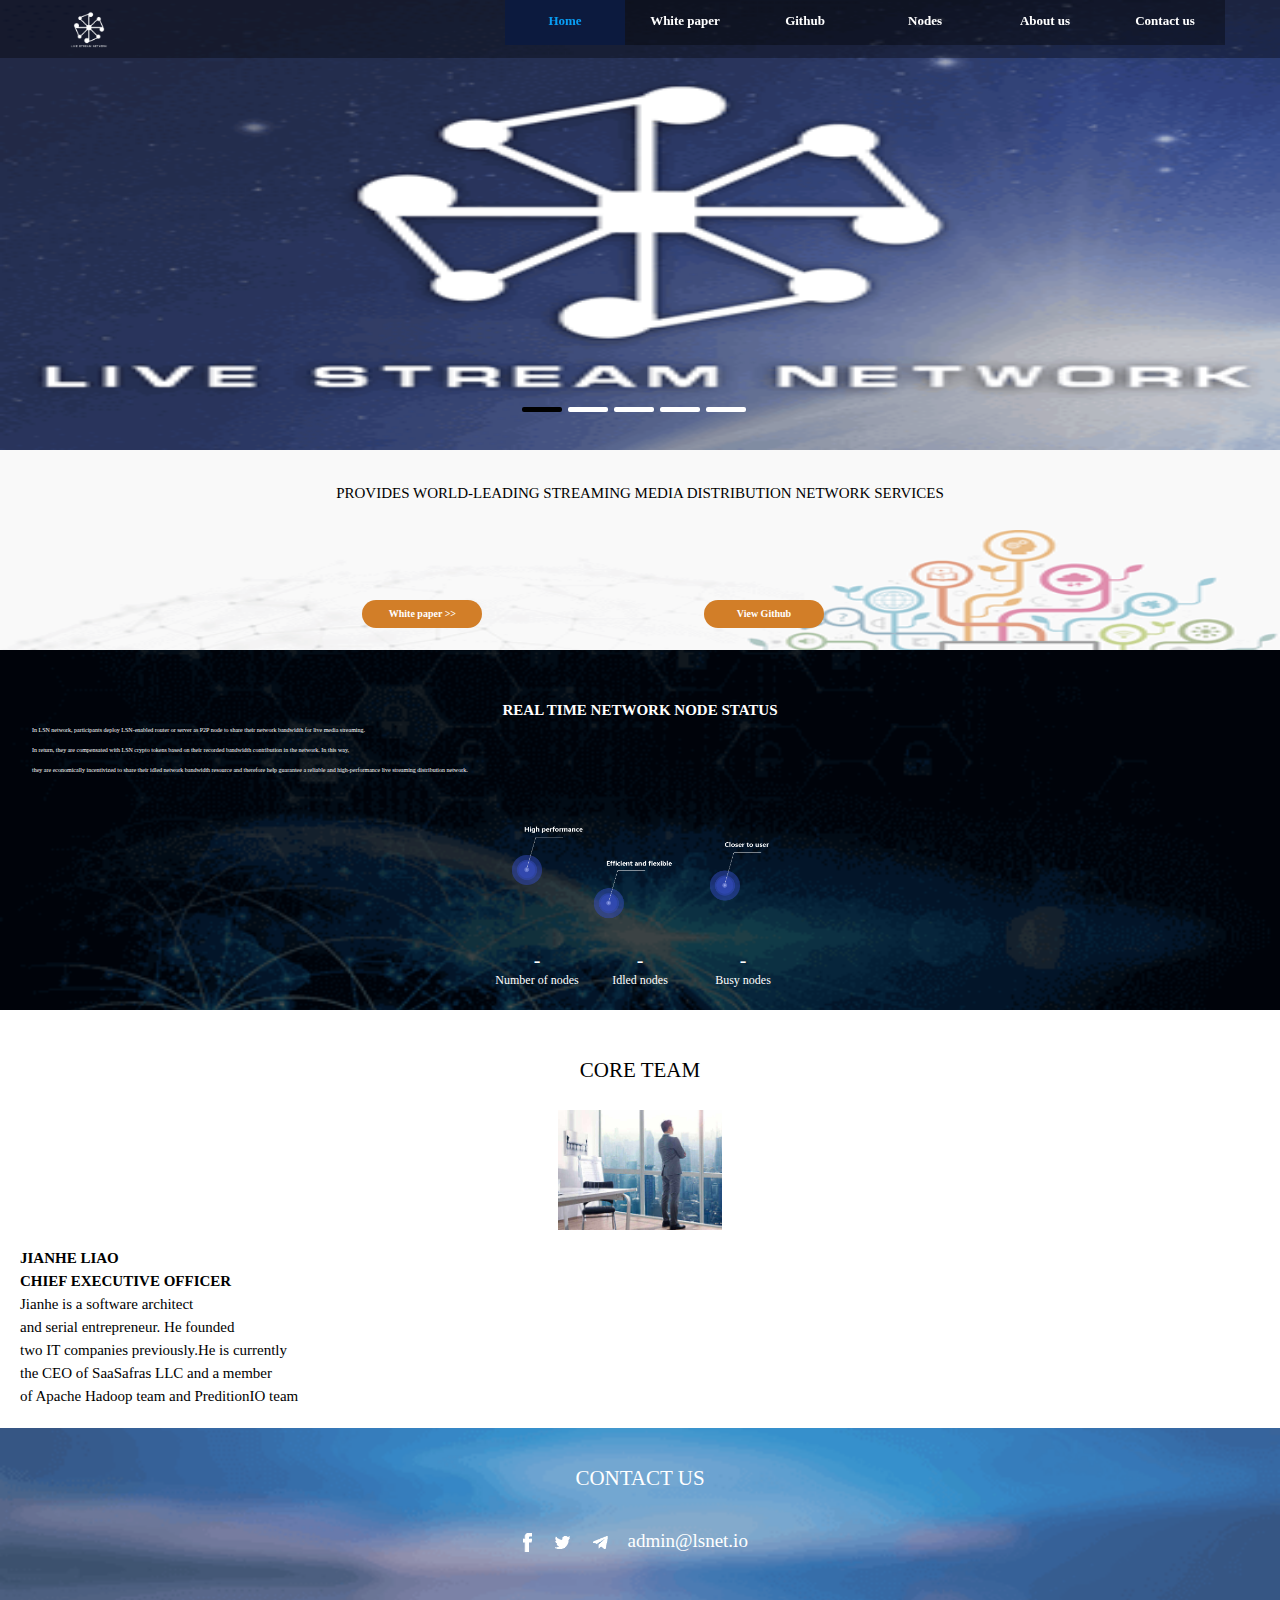
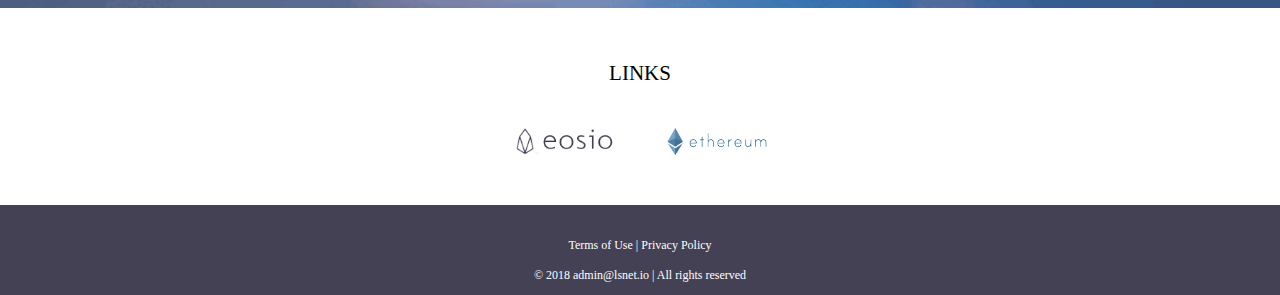
==== commit 8caa0ee5: "add new logo and change style" ====
--- a/m/index.html
+++ b/m/index.html
@@ -57,52 +57,65 @@
         <div class="section">
             <div class="DB_tab25">
                 <ul class="DB_bgSet">
+                    <li class="banner"><img src="images/logo_bj.png?v=20180622"/></li>
                     <li class="banner"><img src="images/bj01.jpg?v=20180622"/></li>
                     <li class="banner"><img src="images/bj02.jpg?v=20180622"/></li>
                     <li class="banner"><img src="images/bj03.jpg?v=20180622"/></li>
                     <li class="banner"><img src="images/bj04.jpg?v=20180622"/></li>
                 </ul>
                 <ul class="DB_imgSet">
-                    <li>
-                        <span class="DB_1_1">LSN aims to reduce CDN cost by 75%</span>
-                        <span class="DB_1_2">
+
+                    <li>
+                        <span class="DB_1_1"></span>
+                        <!--<span class="DB_1_2">
+
+                        </span>-->
+                    </li>
+
+                    <li>
+                        <span class="DB_2_1">LSN aims to reduce CDN cost by 75%</span>
+                        <span class="DB_2_2">
                             Assume with 1 million peak-time concurrent viewers and 800k bitrate, based on current average bandwidth cost of ¥20/1MB,
                             traditional centralized Content Distribution Network (CDN) would cost ¥30 million per month on network bandwidth alone.
                             LSN doesn’t rely on the traditional centralized platform. Instead, its blockchain-based P2P decentralized distribution
                             architecture and incentive mechanism enables the solution to maximize shared network bandwidth. Based on our measurement,
                             with the continuous improvement of network technology and upcoming 5G network, LSN could potentially reduce CDN cost by 75%.
                         </span>
-                        <!--<span class="DB_1_3 label label-default col-lg-1 label-primary"><a href="pdf/LSN-Whitepaper-v1.0.pdf" target="_blank">Details>></a></span>-->
-                    </li>
-                    <li>
-                        <span class="DB_2_1">LSN Streaming Mechanism</span>
-                        <span class="DB_2_2">
+                        <!--<span class="DB_2_3 label label-default col-lg-1 label-primary"><a href="pdf/LSN-Whitepaper-v1.0.pdf" target="_blank">Details>></a></span>-->
+                    </li>
+
+                    <li>
+                        <span class="DB_3_1">LSN Streaming Mechanism</span>
+                        <span class="DB_3_2">
                             Video source is pushed to Streaming Media Forwarders (SMF) and distributed by them in LSN network via tiered tree structure.
                             SMF is a software program developed by LSN team based Real Time Messaging Protocol (RTMP). User can deploy it on PC, server,
                             virtual machine, or even on router as a plugin (openWRT compatible).
                         </span>
-                        <!--<span class="DB_2_3 label label-default col-lg-1 label-primary"><a href="pdf/LSN-Whitepaper-v1.0.pdf" target="_blank">Details</a></span>-->
-                    </li>
-                    <li>
-                        <span class="DB_3_1">Blockchain Technology in LSN</span>
-                        <span class="DB_3_2">
+                        <!--<span class="DB_3_3 label label-default col-lg-1 label-primary"><a href="pdf/LSN-Whitepaper-v1.0.pdf" target="_blank">Details</a></span>-->
+                    </li>
+
+                    <li>
+                        <span class="DB_4_1">Blockchain Technology in LSN</span>
+                        <span class="DB_4_2">
                             LSN takes advantage of blockchain technology to achieve two accomplishments,
                             <p>1) decentralizing the SMF node-registry database for a disaster-resilient network; </p>
                             <p>2) leveraging smart contract for a trustless and transparent payment transaction system.</p>
                         </span>
-                        <span class="DB_3_3 label label-default col-lg-1 label-primary"><a href="pdf/LSN-Whitepaper-v1.0.pdf" target="_blank">learn more>></a></span>
-                    </li>
-                    <li>
-                        <span class="DB_4_1">LSN Open Platform APIs</span>
-                        <span class="DB_4_2">
+                        <span class="DB_4_3 label label-default col-lg-1 label-primary"><a href="pdf/LSN-Whitepaper-v1.0.pdf" target="_blank">learn more>></a></span>
+                    </li>
+
+                    <li>
+                        <span class="DB_5_1">LSN Open Platform APIs</span>
+                        <span class="DB_5_2">
                            The following diagram illustrates the high-level API architecture of LSN open platform. LSN platform provides open APIs for broadcaster,
                             viewers, reward configuration, and payments.
                         </span>
-                        <span class="DB_4_3 label label-default col-lg-1 label-primary"><a href="pdf/LSN-Whitepaper-v1.0.pdf" target="_blank">learn more>></a></span>
+                        <span class="DB_5_3 label label-default col-lg-1 label-primary"><a href="pdf/LSN-Whitepaper-v1.0.pdf" target="_blank">learn more>></a></span>
                     </li>
                 </ul>
                 <div class="DB_menuWrap">
                     <ul class="DB_menuSet">
+                        <li><img src="images/btn_off.png" alt="" /></li>
                         <li><img src="images/btn_off.png" alt="" /></li>
                         <li><img src="images/btn_off.png" alt="" /></li>
                         <li><img src="images/btn_off.png" alt="" /></li>
--- a/m/css/style.css
+++ b/m/css/style.css
@@ -147,31 +147,39 @@
 .DB_bgSet .banner{width: 100%;}
 .DB_bgSet .banner img{width: 100%;height: 450px;}
 .DB_tab25 .DB_imgSet{position:absolute;width:100%;left:50%;margin-left:-160px;}
+
 .DB_tab25 .DB_imgSet .DB_1_1{position:absolute;left:-5px;top:90px; font-size: 12px;  color: #FFFFFF;  width: 60px; width: 330px;}
 .DB_tab25 .DB_imgSet .DB_1_2{position:absolute;left:-5px;top:120px; font-size: 7px;  width: 330px; color: #FFFFFF;}
 .DB_tab25 .DB_imgSet .DB_1_3{position:absolute;left:10px;top:340px; height: 30px; width: 80px; line-height: 26px; }
 .DB_tab25 .DB_imgSet .DB_1_3 a{color: #FFFFFF;}
 
-.DB_tab25 .DB_imgSet .DB_2_1{position:absolute;left:-5px;top:150px;  font-size: 13px;  color: #FFFFFF;  width: 330px; }
-.DB_tab25 .DB_imgSet .DB_2_2{position:absolute;left:-5px;top:180px; font-size: 8px; width: 330px;color: #FFFFFF;}
-.DB_tab25 .DB_imgSet .DB_2_3{position:absolute;left:10px;top:340px; height: 30px; width: 100px; line-height: 26px; }
+.DB_tab25 .DB_imgSet .DB_2_1{position:absolute;left:-5px;top:90px; font-size: 12px;  color: #FFFFFF;  width: 60px; width: 330px;}
+.DB_tab25 .DB_imgSet .DB_2_2{position:absolute;left:-5px;top:120px; font-size: 7px;  width: 330px; color: #FFFFFF;}
+.DB_tab25 .DB_imgSet .DB_2_3{position:absolute;left:10px;top:340px; height: 30px; width: 80px; line-height: 26px; }
 .DB_tab25 .DB_imgSet .DB_2_3 a{color: #FFFFFF;}
 
-.DB_tab25 .DB_imgSet .DB_3_1{position:absolute;left:-5px;top:120px;  font-size: 13px;  color: #FFFFFF;  width: 330px; }
-.DB_tab25 .DB_imgSet .DB_3_2{position:absolute;left:-5px;top:160px; font-size: 7px; width: 330px;color: #FFFFFF;}
-.DB_tab25 .DB_imgSet .DB_3_2 p{width: 330px;color: #FFFFFF;line-height: 21px;font-size: 7px; }
+.DB_tab25 .DB_imgSet .DB_3_1{position:absolute;left:-5px;top:150px;  font-size: 13px;  color: #FFFFFF;  width: 330px; }
+.DB_tab25 .DB_imgSet .DB_3_2{position:absolute;left:-5px;top:180px; font-size: 8px; width: 330px;color: #FFFFFF;}
 .DB_tab25 .DB_imgSet .DB_3_3{position:absolute;left:10px;top:340px; height: 30px; width: 100px; line-height: 26px; }
 .DB_tab25 .DB_imgSet .DB_3_3 a{color: #FFFFFF;}
 
-.DB_tab25 .DB_imgSet .DB_4_1{position:absolute;left:-5px;top:150px;  font-size: 13px;  color: #FFFFFF;  width: 330px; }
-.DB_tab25 .DB_imgSet .DB_4_2{position:absolute;left:-5px;top:180px; font-size: 7px; width: 330px;color: #FFFFFF;}
+.DB_tab25 .DB_imgSet .DB_4_1{position:absolute;left:-5px;top:120px;  font-size: 13px;  color: #FFFFFF;  width: 330px; }
+.DB_tab25 .DB_imgSet .DB_4_2{position:absolute;left:-5px;top:160px; font-size: 7px; width: 330px;color: #FFFFFF;}
+.DB_tab25 .DB_imgSet .DB_4_2 p{width: 330px;color: #FFFFFF;line-height: 21px;font-size: 7px; }
 .DB_tab25 .DB_imgSet .DB_4_3{position:absolute;left:10px;top:340px; height: 30px; width: 100px; line-height: 26px; }
 .DB_tab25 .DB_imgSet .DB_4_3 a{color: #FFFFFF;}
 
 .DB_tab25 .DB_imgSet .DB_5_1{position:absolute;left:-5px;top:150px;  font-size: 13px;  color: #FFFFFF;  width: 330px; }
 .DB_tab25 .DB_imgSet .DB_5_2{position:absolute;left:-5px;top:180px; font-size: 7px; width: 330px;color: #FFFFFF;}
-.DB_tab25 .DB_imgSet .DB_5_3{position:absolute;top:340px; height: 30px; width: 100px; line-height: 26px; margin-left: 110px;}
+.DB_tab25 .DB_imgSet .DB_5_3{position:absolute;left:10px;top:340px; height: 30px; width: 100px; line-height: 26px; }
 .DB_tab25 .DB_imgSet .DB_5_3 a{color: #FFFFFF;}
+
+.DB_tab25 .DB_imgSet .DB_6_1{position:absolute;left:-5px;top:150px;  font-size: 13px;  color: #FFFFFF;  width: 330px; }
+.DB_tab25 .DB_imgSet .DB_6_2{position:absolute;left:-5px;top:180px; font-size: 7px; width: 330px;color: #FFFFFF;}
+.DB_tab25 .DB_imgSet .DB_6_3{position:absolute;top:340px; height: 30px; width: 100px; line-height: 26px; margin-left: 110px;}
+.DB_tab25 .DB_imgSet .DB_6_3 a{color: #FFFFFF;}
+
+
 
 .DB_tab25 .DB_menuWrap{position:absolute;width:988px;left:50%;margin-left:-500px;}
 .DB_tab25 .DB_menuWrap .DB_menuSet{position:absolute;width:100%;top:400px;text-align:center;font-size:0;}
@@ -354,7 +362,8 @@
 }
 .about-us .about-us-content .about-us-word p{
     color: #000;font-size: 15px; line-height: 23px;
-    text-align: center;
+    text-align: left;
+    margin-left: 20px;
 }
 
 
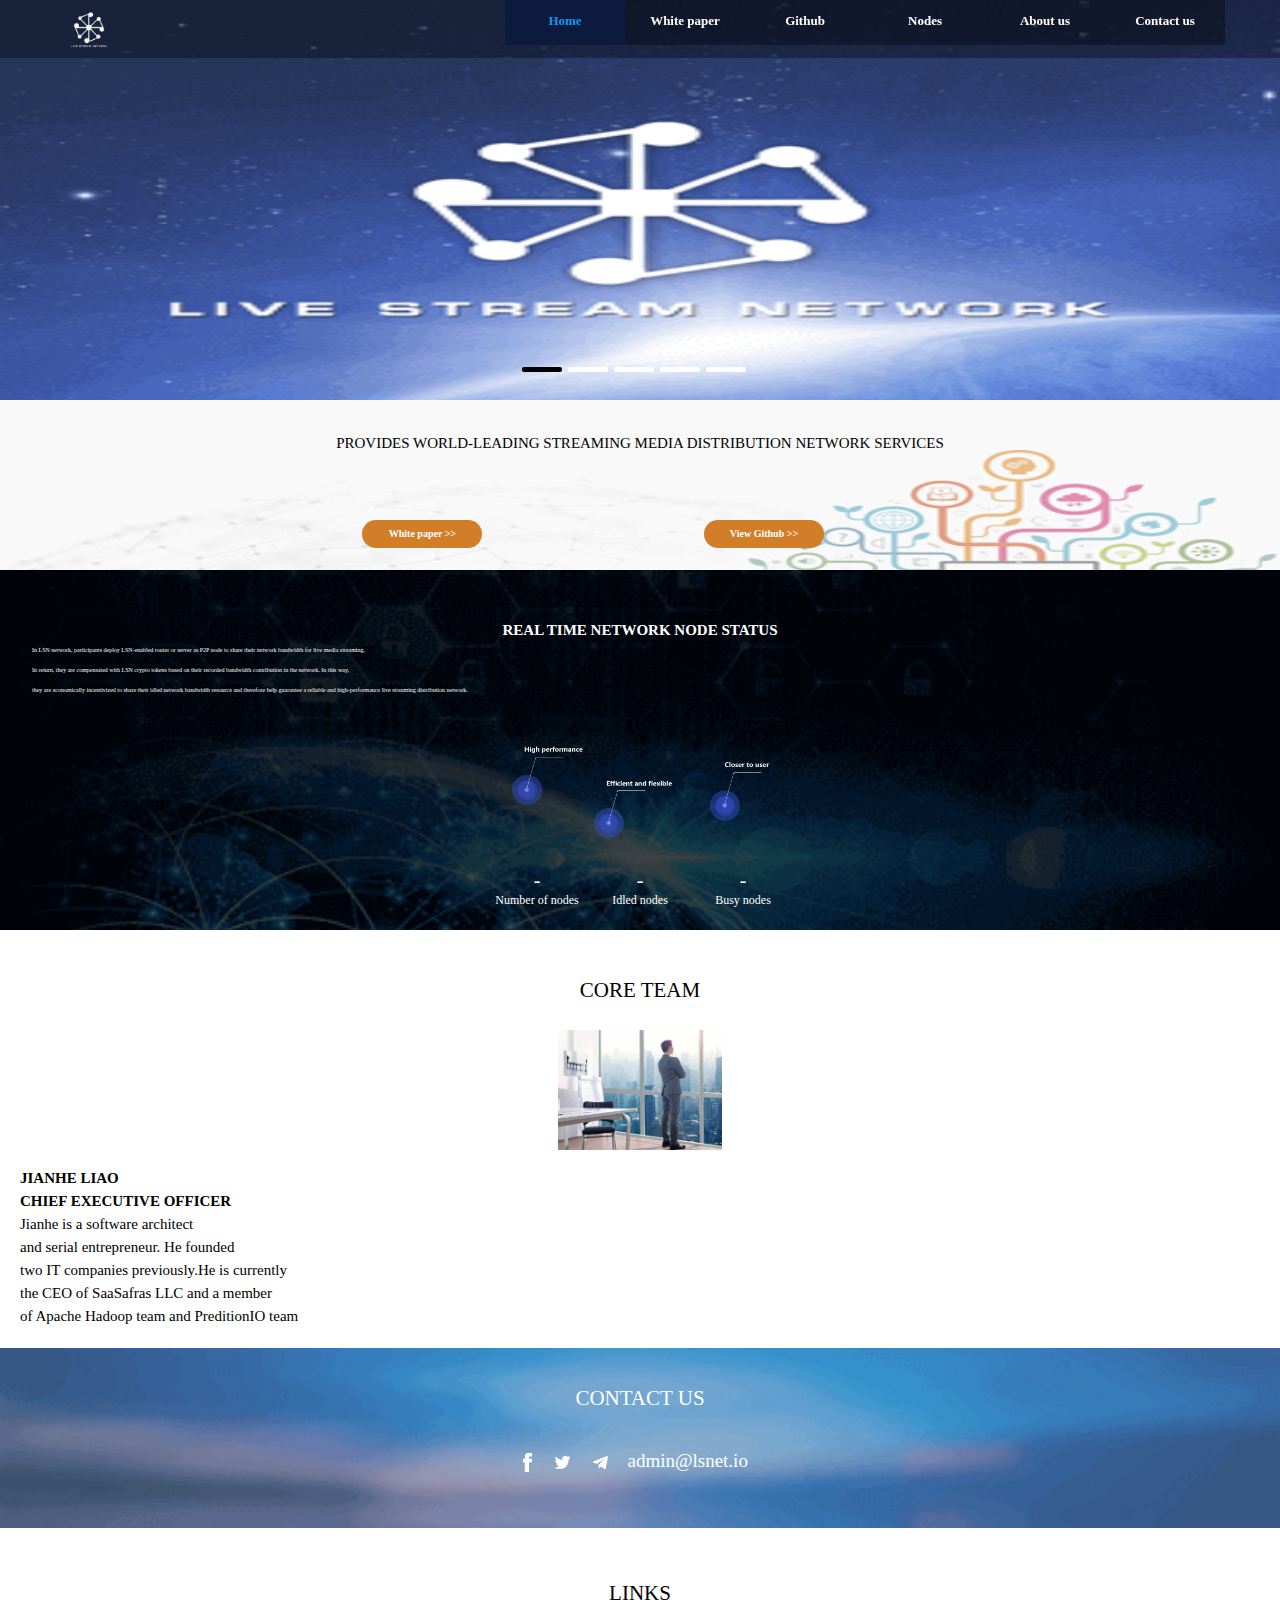
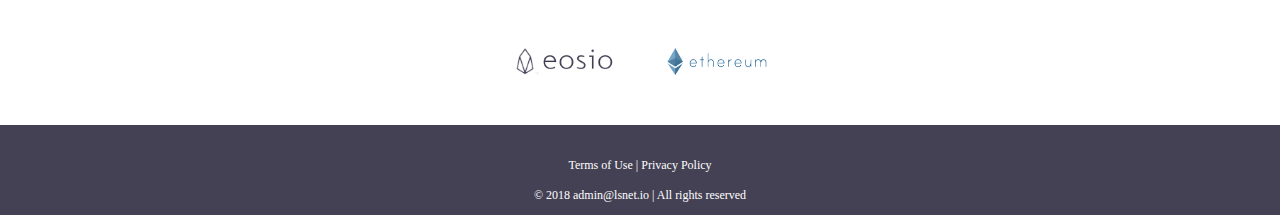
==== commit 13973ff7: "change banner imgage edit banner fonts" ====
--- a/m/index.html
+++ b/m/index.html
@@ -6,7 +6,7 @@
     <meta name="viewport" content="initial-scale=1, maximum-scale=3, minimum-scale=1, user-scalable=no">
     <title>Lsnet Official website</title>
     <link rel="stylesheet" href="css/bootstrap.min.3.3.7.css" integrity="sha384-BVYiiSIFeK1dGmJRAkycuHAHRg32OmUcww7on3RYdg4Va+PmSTsz/K68vbdEjh4u" crossorigin="anonymous">
-    <link href="css/style.css?v=2018062213076686" rel="stylesheet" type="text/css">
+    <link href="css/style.css?v=20180627115066" rel="stylesheet" type="text/css">
     <!--[if lt IE 9]>
     <script src="js/html5shiv.min.js"></script>
     <script src="js/respond.min.js"></script>
@@ -57,7 +57,7 @@
         <div class="section">
             <div class="DB_tab25">
                 <ul class="DB_bgSet">
-                    <li class="banner"><img src="images/logo_bj.png?v=20180622"/></li>
+                    <li class="banner"><img src="images/logo_bj.png?v=20180628"/></li>
                     <li class="banner"><img src="images/bj01.jpg?v=20180622"/></li>
                     <li class="banner"><img src="images/bj02.jpg?v=20180622"/></li>
                     <li class="banner"><img src="images/bj03.jpg?v=20180622"/></li>
@@ -73,7 +73,7 @@
                     </li>
 
                     <li>
-                        <span class="DB_2_1">LSN aims to reduce CDN cost by 75%</span>
+                        <span class="DB_2_1 fonts_wight">LSN aims to reduce CDN cost by 75%</span>
                         <span class="DB_2_2">
                             Assume with 1 million peak-time concurrent viewers and 800k bitrate, based on current average bandwidth cost of ¥20/1MB,
                             traditional centralized Content Distribution Network (CDN) would cost ¥30 million per month on network bandwidth alone.
@@ -85,7 +85,7 @@
                     </li>
 
                     <li>
-                        <span class="DB_3_1">LSN Streaming Mechanism</span>
+                        <span class="DB_3_1 fonts_wight">LSN Streaming Mechanism</span>
                         <span class="DB_3_2">
                             Video source is pushed to Streaming Media Forwarders (SMF) and distributed by them in LSN network via tiered tree structure.
                             SMF is a software program developed by LSN team based Real Time Messaging Protocol (RTMP). User can deploy it on PC, server,
@@ -95,13 +95,13 @@
                     </li>
 
                     <li>
-                        <span class="DB_4_1">Blockchain Technology in LSN</span>
+                        <span class="DB_4_1 fonts_wight">Blockchain Technology in LSN</span>
                         <span class="DB_4_2">
                             LSN takes advantage of blockchain technology to achieve two accomplishments,
                             <p>1) decentralizing the SMF node-registry database for a disaster-resilient network; </p>
                             <p>2) leveraging smart contract for a trustless and transparent payment transaction system.</p>
                         </span>
-                        <span class="DB_4_3 label label-default col-lg-1 label-primary"><a href="pdf/LSN-Whitepaper-v1.0.pdf" target="_blank">learn more>></a></span>
+                        <!--<span class="DB_4_3 label label-default col-lg-1 label-primary"><a href="pdf/LSN-Whitepaper-v1.0.pdf" target="_blank">learn more>></a></span>-->
                     </li>
 
                     <li>
@@ -110,7 +110,7 @@
                            The following diagram illustrates the high-level API architecture of LSN open platform. LSN platform provides open APIs for broadcaster,
                             viewers, reward configuration, and payments.
                         </span>
-                        <span class="DB_5_3 label label-default col-lg-1 label-primary"><a href="pdf/LSN-Whitepaper-v1.0.pdf" target="_blank">learn more>></a></span>
+                        <!--<span class="DB_5_3 label label-default col-lg-1 label-primary"><a href="pdf/LSN-Whitepaper-v1.0.pdf" target="_blank">learn more>></a></span>-->
                     </li>
                 </ul>
                 <div class="DB_menuWrap">
@@ -128,7 +128,7 @@
                 <div class="qianwang-bj" id="GITHUB">
                     <p class="qianwang-title">PROVIDES WORLD-LEADING STREAMING MEDIA DISTRIBUTION NETWORK SERVICES</p>
                     <span class="label qianwang_btn1"><a href="pdf/LSN-Whitepaper-v1.0.pdf" target="_blank">White paper >> </a></span>
-                    <span class="label qianwang_btn2"><a href="https://github.com/LSNGroup" target="_blank">View Github</a></span>
+                    <span class="label qianwang_btn2"><a href="https://github.com/LSNGroup" target="_blank">View Github >> </a></span>
                 </div>
             </div>
 
--- a/m/css/style.css
+++ b/m/css/style.css
@@ -141,54 +141,56 @@
 }
 
 /* banner images */
-.DB_tab25 {width:100%;height:450px;position:relative;overflow:hidden;cursor:pointer;}
+.DB_tab25 {width:100%;height:400px;position:relative;overflow:hidden;cursor:pointer;}
 .DB_tab25 .DB_bgSet{position:relative;}
-.DB_tab25 .DB_bgSet li{position:absolute;width:100%;mix-height:450px;display:none;}
+.DB_tab25 .DB_bgSet li{position:absolute;width:100%;mix-height:400px;display:none;}
 .DB_bgSet .banner{width: 100%;}
-.DB_bgSet .banner img{width: 100%;height: 450px;}
+.DB_bgSet .banner img{width: 100%;height: 400px;}
 .DB_tab25 .DB_imgSet{position:absolute;width:100%;left:50%;margin-left:-160px;}
 
-.DB_tab25 .DB_imgSet .DB_1_1{position:absolute;left:-5px;top:90px; font-size: 12px;  color: #FFFFFF;  width: 60px; width: 330px;}
-.DB_tab25 .DB_imgSet .DB_1_2{position:absolute;left:-5px;top:120px; font-size: 7px;  width: 330px; color: #FFFFFF;}
+.DB_tab25 .DB_imgSet .DB_1_1{position:absolute;left:-5px;top:90px; font-size: 16px;  color: #FFFFFF;  width: 60px; width: 330px;}
+.DB_tab25 .DB_imgSet .DB_1_2{position:absolute;left:-5px;top:120px; font-size: 14px;  width: 330px; color: #FFFFFF;}
 .DB_tab25 .DB_imgSet .DB_1_3{position:absolute;left:10px;top:340px; height: 30px; width: 80px; line-height: 26px; }
 .DB_tab25 .DB_imgSet .DB_1_3 a{color: #FFFFFF;}
 
-.DB_tab25 .DB_imgSet .DB_2_1{position:absolute;left:-5px;top:90px; font-size: 12px;  color: #FFFFFF;  width: 60px; width: 330px;}
-.DB_tab25 .DB_imgSet .DB_2_2{position:absolute;left:-5px;top:120px; font-size: 7px;  width: 330px; color: #FFFFFF;}
+.DB_tab25 .DB_imgSet .DB_2_1{position:absolute;left:-5px;top:90px; font-size: 16px;  color: #FFFFFF;  width: 60px; width: 330px;}
+.DB_tab25 .DB_imgSet .DB_2_2{position:absolute;left:-5px;top:120px; font-size: 13px;  width: 330px; color: #FFFFFF;}
 .DB_tab25 .DB_imgSet .DB_2_3{position:absolute;left:10px;top:340px; height: 30px; width: 80px; line-height: 26px; }
 .DB_tab25 .DB_imgSet .DB_2_3 a{color: #FFFFFF;}
 
-.DB_tab25 .DB_imgSet .DB_3_1{position:absolute;left:-5px;top:150px;  font-size: 13px;  color: #FFFFFF;  width: 330px; }
-.DB_tab25 .DB_imgSet .DB_3_2{position:absolute;left:-5px;top:180px; font-size: 8px; width: 330px;color: #FFFFFF;}
+.DB_tab25 .DB_imgSet .DB_3_1{position:absolute;left:-5px;top:90px;  font-size: 16px;  color: #FFFFFF;  width: 330px; }
+.DB_tab25 .DB_imgSet .DB_3_2{position:absolute;left:-5px;top:120px; font-size: 14px; width: 330px;color: #FFFFFF;}
 .DB_tab25 .DB_imgSet .DB_3_3{position:absolute;left:10px;top:340px; height: 30px; width: 100px; line-height: 26px; }
 .DB_tab25 .DB_imgSet .DB_3_3 a{color: #FFFFFF;}
 
-.DB_tab25 .DB_imgSet .DB_4_1{position:absolute;left:-5px;top:120px;  font-size: 13px;  color: #FFFFFF;  width: 330px; }
-.DB_tab25 .DB_imgSet .DB_4_2{position:absolute;left:-5px;top:160px; font-size: 7px; width: 330px;color: #FFFFFF;}
-.DB_tab25 .DB_imgSet .DB_4_2 p{width: 330px;color: #FFFFFF;line-height: 21px;font-size: 7px; }
+.DB_tab25 .DB_imgSet .DB_4_1{position:absolute;left:-5px;top:90px;  font-size: 16px;  color: #FFFFFF;  width: 330px; }
+.DB_tab25 .DB_imgSet .DB_4_2{position:absolute;left:-5px;top:120px; font-size: 14px; width: 330px;color: #FFFFFF;}
+.DB_tab25 .DB_imgSet .DB_4_2 p{width: 330px;color: #FFFFFF;line-height: 21px;font-size: 14px; }
 .DB_tab25 .DB_imgSet .DB_4_3{position:absolute;left:10px;top:340px; height: 30px; width: 100px; line-height: 26px; }
 .DB_tab25 .DB_imgSet .DB_4_3 a{color: #FFFFFF;}
 
-.DB_tab25 .DB_imgSet .DB_5_1{position:absolute;left:-5px;top:150px;  font-size: 13px;  color: #FFFFFF;  width: 330px; }
-.DB_tab25 .DB_imgSet .DB_5_2{position:absolute;left:-5px;top:180px; font-size: 7px; width: 330px;color: #FFFFFF;}
+.DB_tab25 .DB_imgSet .DB_5_1{position:absolute;left:-5px;top:90px;  font-size: 16px;  color: #FFFFFF;  width: 330px; }
+.DB_tab25 .DB_imgSet .DB_5_2{position:absolute;left:-5px;top:120px; font-size: 14px; width: 330px;color: #FFFFFF;}
 .DB_tab25 .DB_imgSet .DB_5_3{position:absolute;left:10px;top:340px; height: 30px; width: 100px; line-height: 26px; }
 .DB_tab25 .DB_imgSet .DB_5_3 a{color: #FFFFFF;}
 
-.DB_tab25 .DB_imgSet .DB_6_1{position:absolute;left:-5px;top:150px;  font-size: 13px;  color: #FFFFFF;  width: 330px; }
-.DB_tab25 .DB_imgSet .DB_6_2{position:absolute;left:-5px;top:180px; font-size: 7px; width: 330px;color: #FFFFFF;}
+.DB_tab25 .DB_imgSet .DB_6_1{position:absolute;left:-5px;top:150px;  font-size: 16px;  color: #FFFFFF;  width: 330px; }
+.DB_tab25 .DB_imgSet .DB_6_2{position:absolute;left:-5px;top:180px; font-size: 14px; width: 330px;color: #FFFFFF;}
 .DB_tab25 .DB_imgSet .DB_6_3{position:absolute;top:340px; height: 30px; width: 100px; line-height: 26px; margin-left: 110px;}
 .DB_tab25 .DB_imgSet .DB_6_3 a{color: #FFFFFF;}
 
-
-
 .DB_tab25 .DB_menuWrap{position:absolute;width:988px;left:50%;margin-left:-500px;}
-.DB_tab25 .DB_menuWrap .DB_menuSet{position:absolute;width:100%;top:400px;text-align:center;font-size:0;}
+.DB_tab25 .DB_menuWrap .DB_menuSet{position:absolute;width:100%;top:360px;text-align:center;font-size:0;}
 .DB_tab25 .DB_menuWrap .DB_menuSet li{cursor:pointer;margin:0 3px;display:inline}
 .DB_tab25 .DB_menuWrap .DB_menuSet li img{width:40px; height: 5px;border-radius:2px;}
 .DB_tab25 .DB_prev{position:absolute;left:0px;top:220px;cursor:pointer;display:none}
 .DB_tab25 .DB_next{position:absolute;right:0px;top:220px;cursor:pointer;display:none}
 
-.qianwang{width: 100%;height: 200px; background: #F9F9F9;position:relative;}
+.DB_imgSet .fonts_wight{
+    font-weight: 900;
+}
+
+.qianwang{width: 100%;height: 170px; background: #F9F9F9;position:relative;}
 .qianwang-bj{
     width: 100%;
     height: 120px;
@@ -206,7 +208,7 @@
     color: #000;
     text-align:center;
     margin: 0 auto;
-    margin-top: -50px;
+    margin-top: -20px;
 }
 .qianwang_btn1{
     color: #FFFFFF;
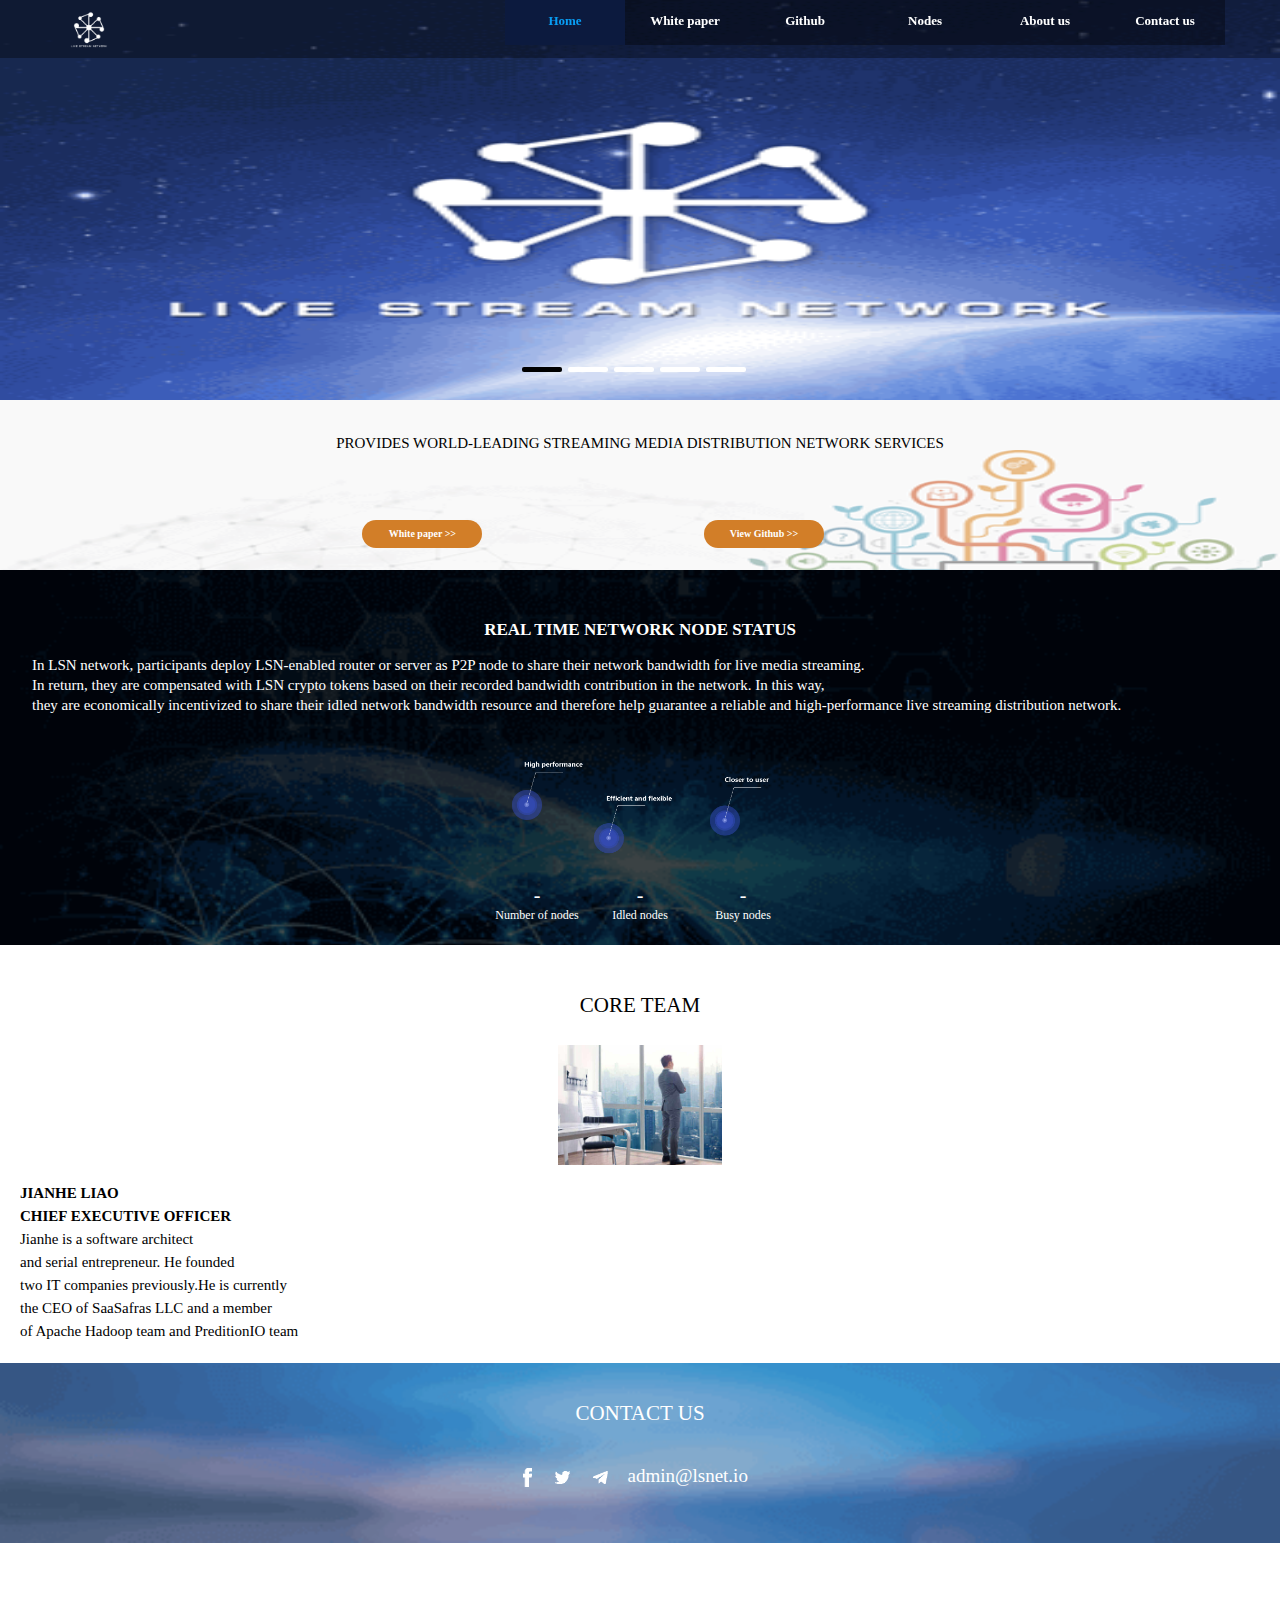
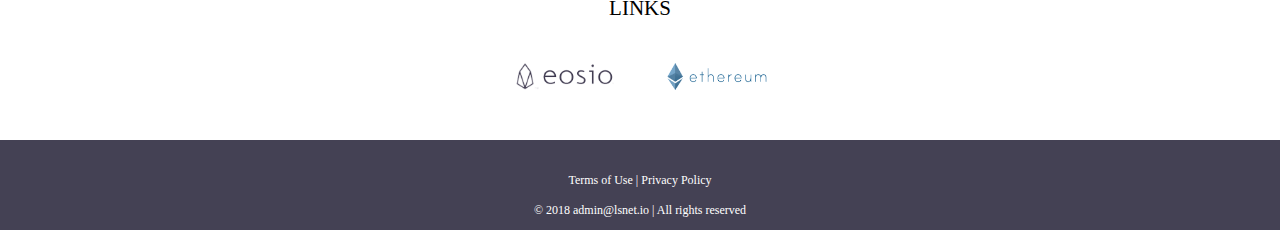
==== commit 5f3e5a5a: "change banner imgage edit banner fonts" ====
--- a/m/index.html
+++ b/m/index.html
@@ -136,7 +136,7 @@
                 <div class="node_img_bj">
                 <span class="node_title">
                     <p class="fonts_30" style="text-align: center">REAL TIME NETWORK NODE STATUS</p>
-                    <p class="title_content">In LSN network, participants deploy LSN-enabled router or server as P2P node to share their network bandwidth for live media streaming.
+                    <p class="title_content"> In LSN network, participants deploy LSN-enabled router or server as P2P node to share their network bandwidth for live media streaming.
                     <p class="title_content">In return, they are compensated with LSN crypto tokens based on their recorded bandwidth contribution in the network. In this way, </p>
                     <p class="title_content">they are economically incentivized to share their idled network bandwidth resource and therefore help guarantee a reliable and high-performance live streaming distribution network.</p>
                 </span>
--- a/m/css/style.css
+++ b/m/css/style.css
@@ -309,11 +309,12 @@
     width: 95%;
 }
 .node_title .title_content{
-    font-size: 6px!important;
+    font-size: 15px!important;
 }
 .node_title .fonts_30{
-    font-size: 15px;
+    font-size: 17px;
     font-weight: 900;
+    margin-bottom: 15px;
 }
 
 .about-us{
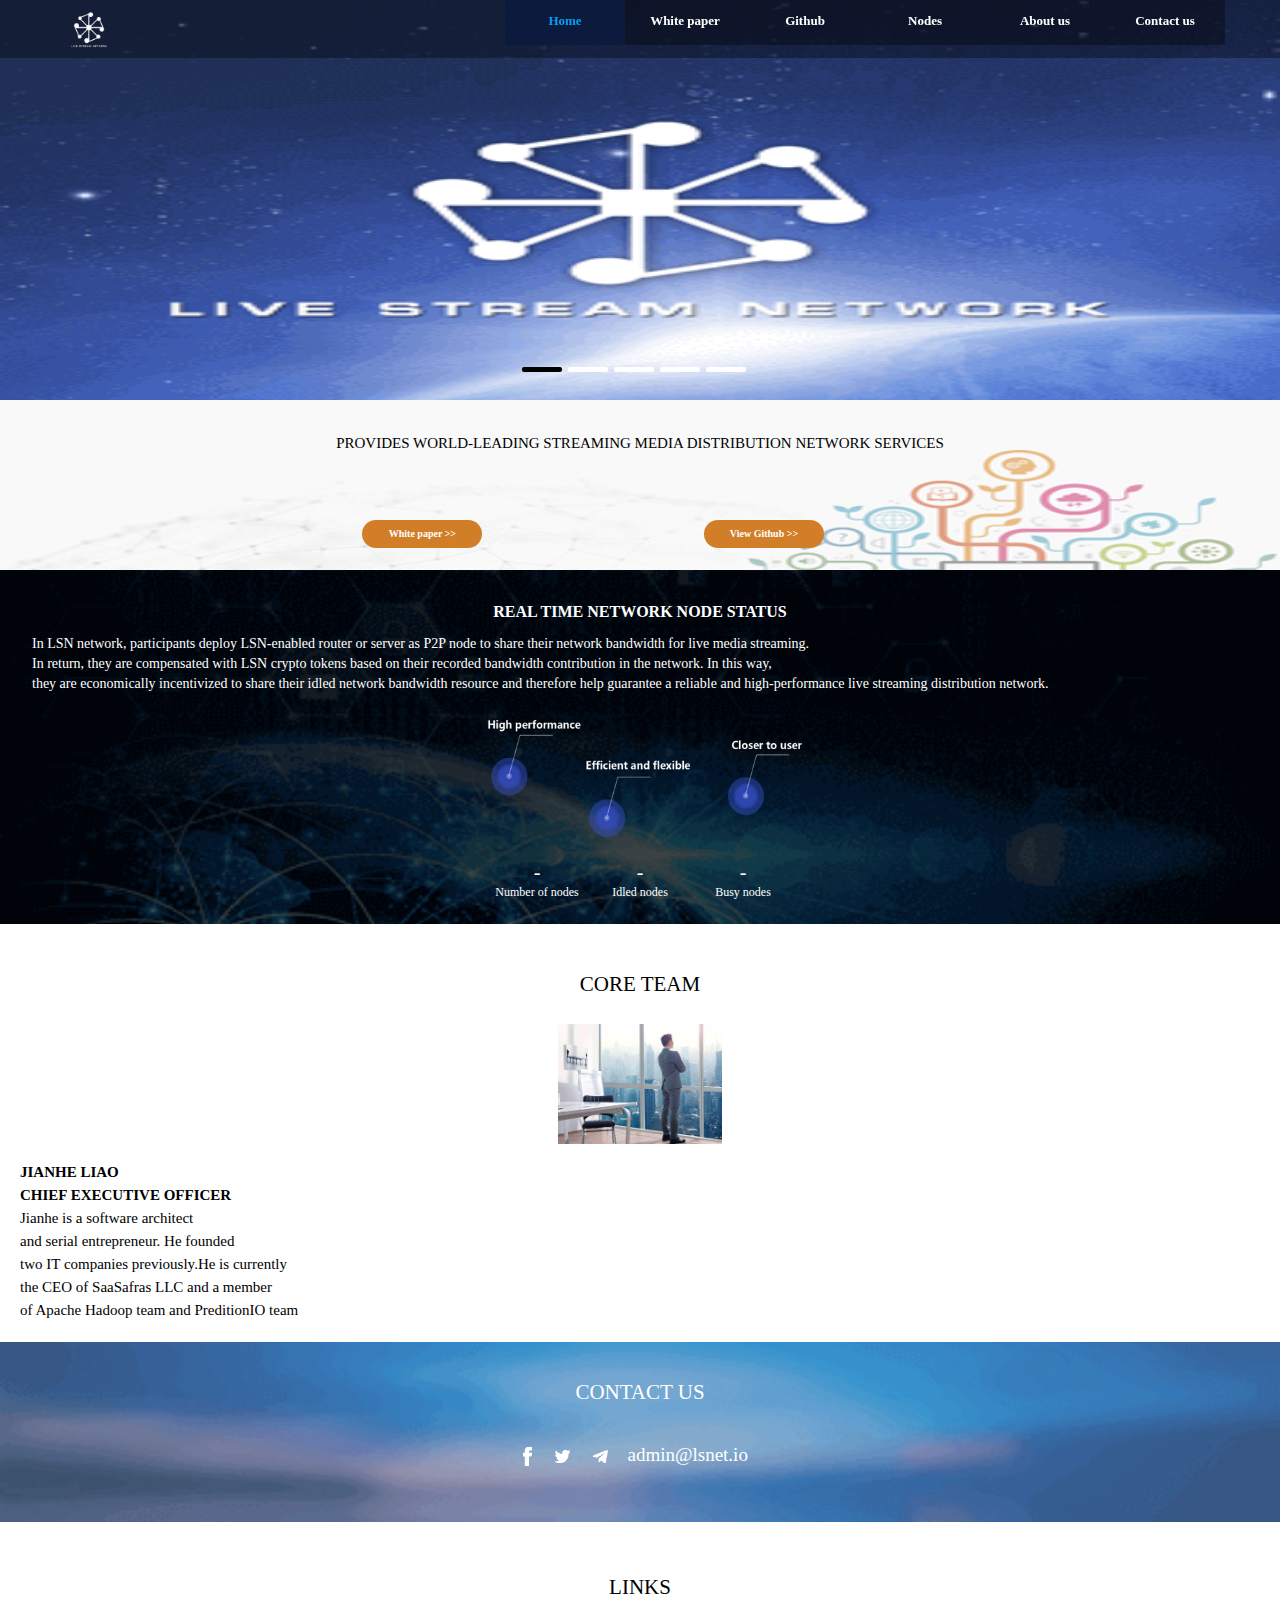
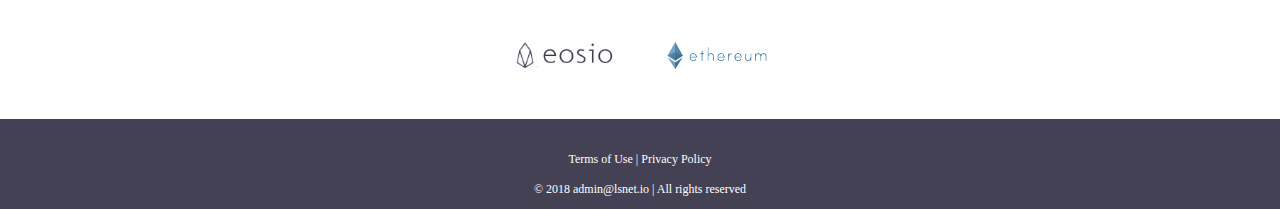
==== commit eb17f0b3: "change 3 words info imgages" ====
--- a/m/index.html
+++ b/m/index.html
@@ -6,7 +6,7 @@
     <meta name="viewport" content="initial-scale=1, maximum-scale=3, minimum-scale=1, user-scalable=no">
     <title>Lsnet Official website</title>
     <link rel="stylesheet" href="css/bootstrap.min.3.3.7.css" integrity="sha384-BVYiiSIFeK1dGmJRAkycuHAHRg32OmUcww7on3RYdg4Va+PmSTsz/K68vbdEjh4u" crossorigin="anonymous">
-    <link href="css/style.css?v=20180627115066" rel="stylesheet" type="text/css">
+    <link href="css/style.css?v=201806271150666" rel="stylesheet" type="text/css">
     <!--[if lt IE 9]>
     <script src="js/html5shiv.min.js"></script>
     <script src="js/respond.min.js"></script>
@@ -141,7 +141,9 @@
                     <p class="title_content">they are economically incentivized to share their idled network bandwidth resource and therefore help guarantee a reliable and high-performance live streaming distribution network.</p>
                 </span>
                     <div class="show-node-info">
-                        <img src="images/words3.png?v=6" class="words3"/>
+                        <div class="word-img">
+                            <img src="images/words33.png?v=20180628" class="words3"/>
+                        </div>
                         <div class="node_num_all">
                             <span class="node_num">
                                 <p class="fonts_30 timer" id="number-nodes" data-to="500" data-speed="1500"> - </p>
--- a/m/css/style.css
+++ b/m/css/style.css
@@ -273,16 +273,28 @@
     position: relative;
     margin:0 auto;
 }
+.node_bj .word-img{
+    width: 100%;
+    height: 150px;
+    position: relative;
+}
+
 .node_bj .words3{
+    max-width: 350px;
     height: 130px;
-    margin-top: 40px;
+    position: absolute;
+    margin-top: 20px;
+    margin-left: -176px;
+    left: 50%;
+    display: block;
 }
 .node_bj .node_title{
-    padding-top:50px;
+    padding-top:32px;
     display:block;
 }
 
 .node_bj .node_img_bj .show-node-info .node_num_all{
+    padding-top: 18px;
     margin: 0 auto;
     width: 100%;
 }
@@ -309,12 +321,12 @@
     width: 95%;
 }
 .node_title .title_content{
-    font-size: 15px!important;
+    font-size: 14px!important;
 }
 .node_title .fonts_30{
-    font-size: 17px;
+    font-size: 16px;
     font-weight: 900;
-    margin-bottom: 15px;
+    margin-bottom: 12px;
 }
 
 .about-us{
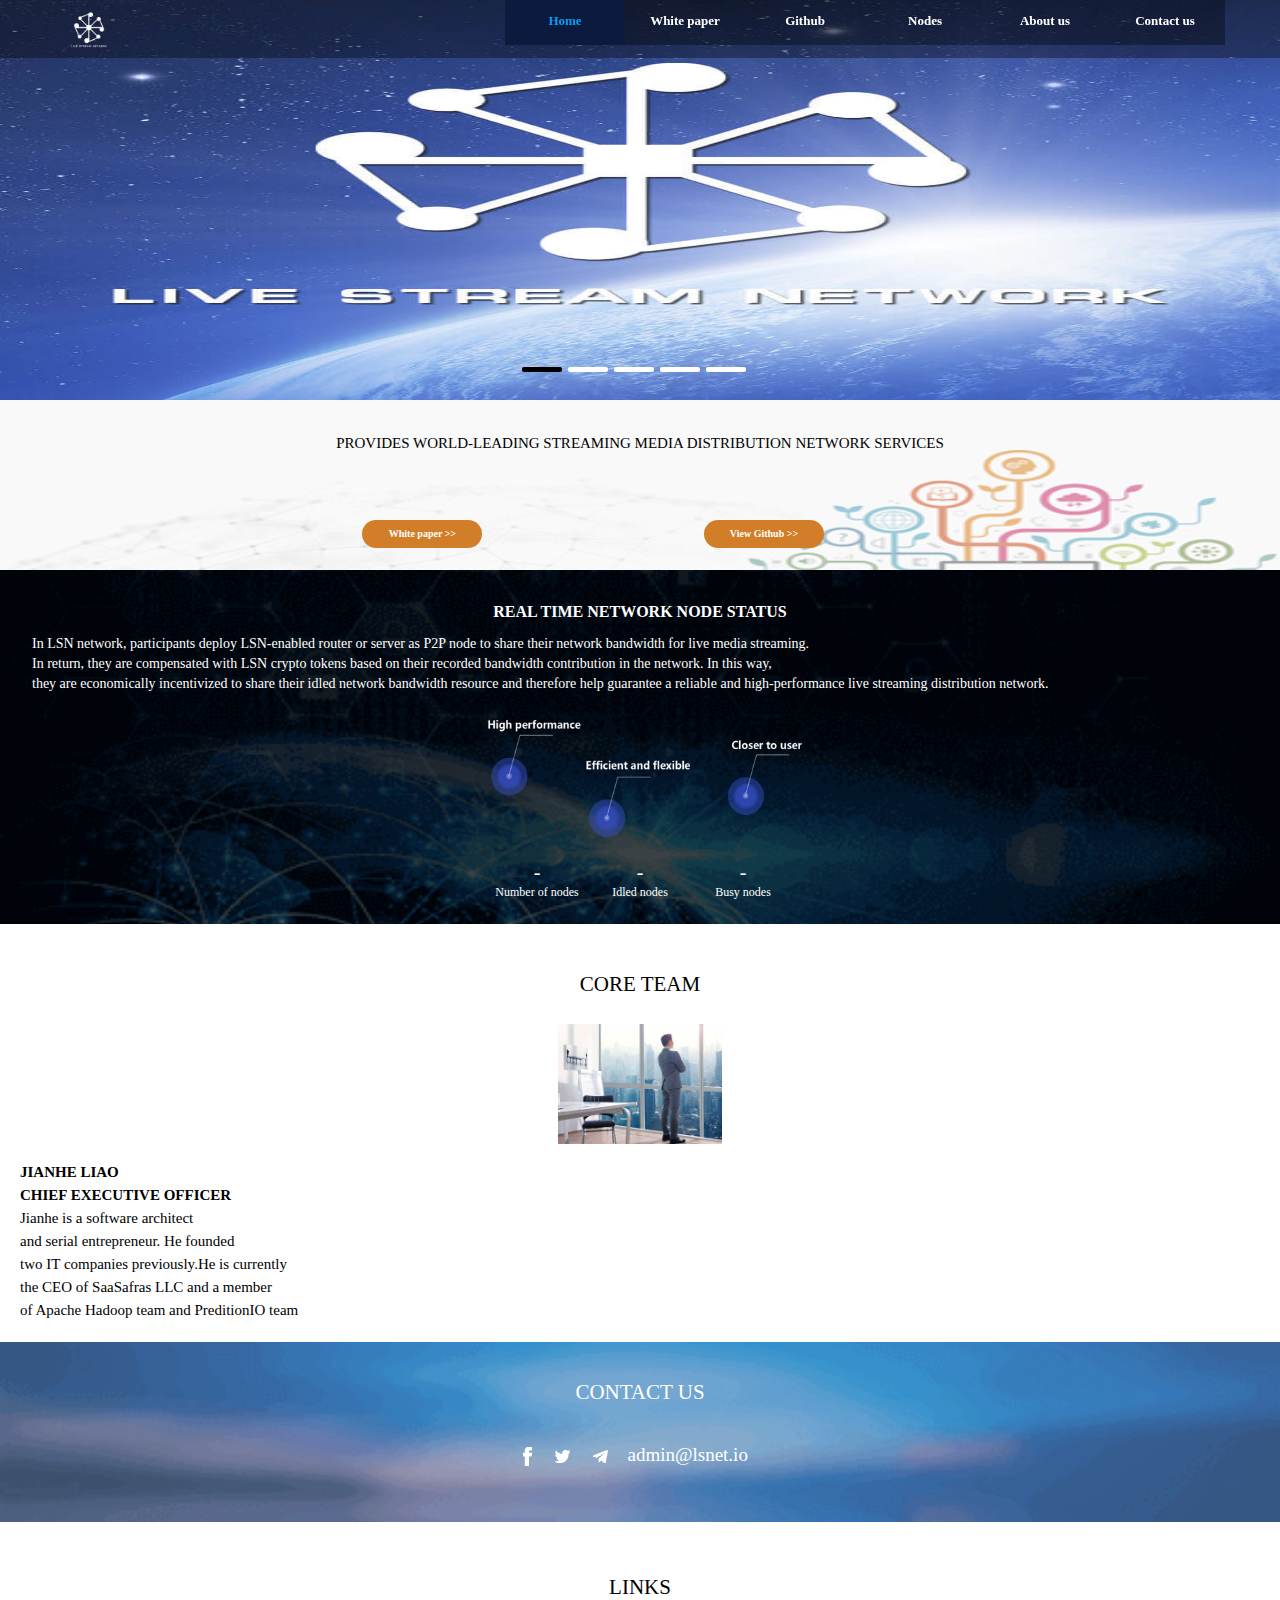
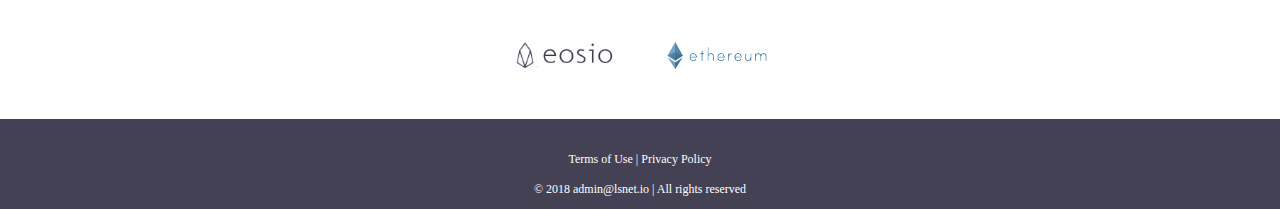
==== commit f22af661: "edit banner images" ====
--- a/m/index.html
+++ b/m/index.html
@@ -57,7 +57,7 @@
         <div class="section">
             <div class="DB_tab25">
                 <ul class="DB_bgSet">
-                    <li class="banner"><img src="images/logo_bj.png?v=20180628"/></li>
+                    <li class="banner"><img src="images/logo_bj.jpg?v=20180709"/></li>
                     <li class="banner"><img src="images/bj01.jpg?v=20180622"/></li>
                     <li class="banner"><img src="images/bj02.jpg?v=20180622"/></li>
                     <li class="banner"><img src="images/bj03.jpg?v=20180622"/></li>
--- a/m/css/style.css
+++ b/m/css/style.css
@@ -278,7 +278,6 @@
     height: 150px;
     position: relative;
 }
-
 .node_bj .words3{
     max-width: 350px;
     height: 130px;
